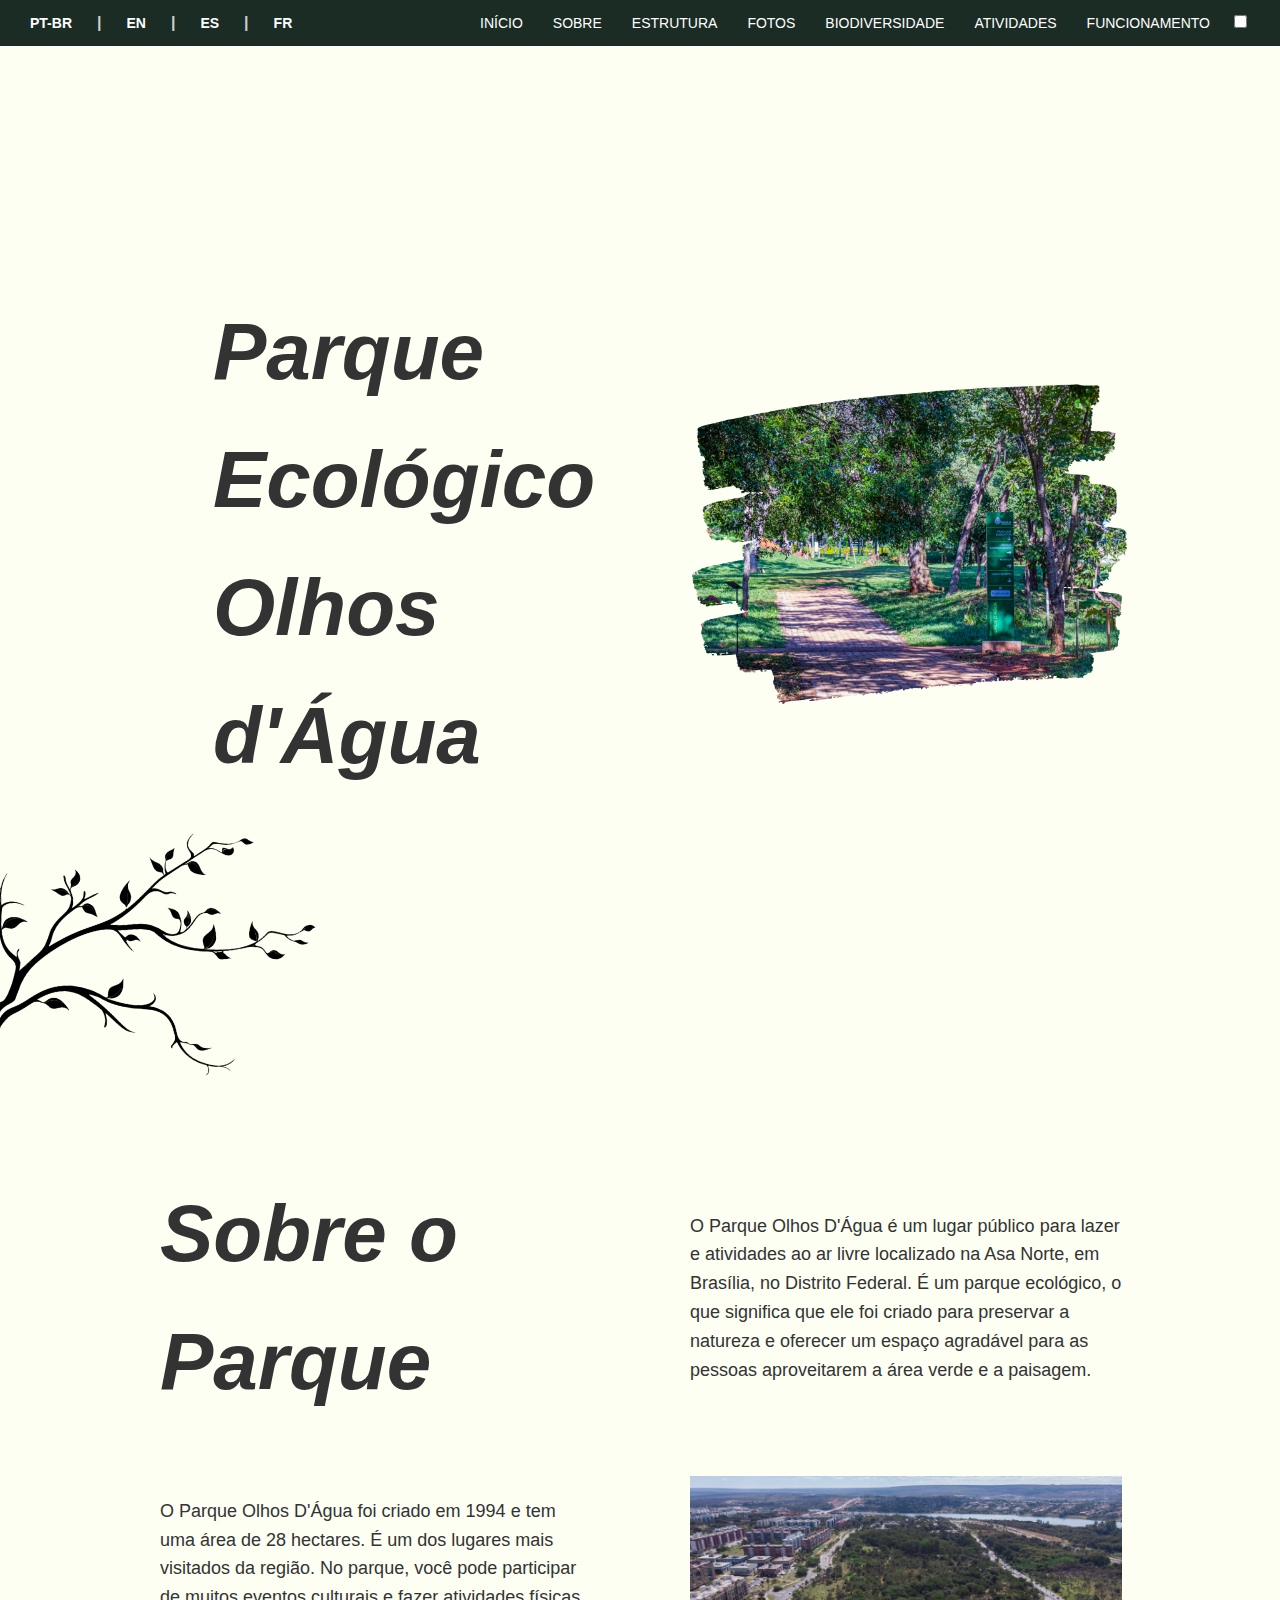
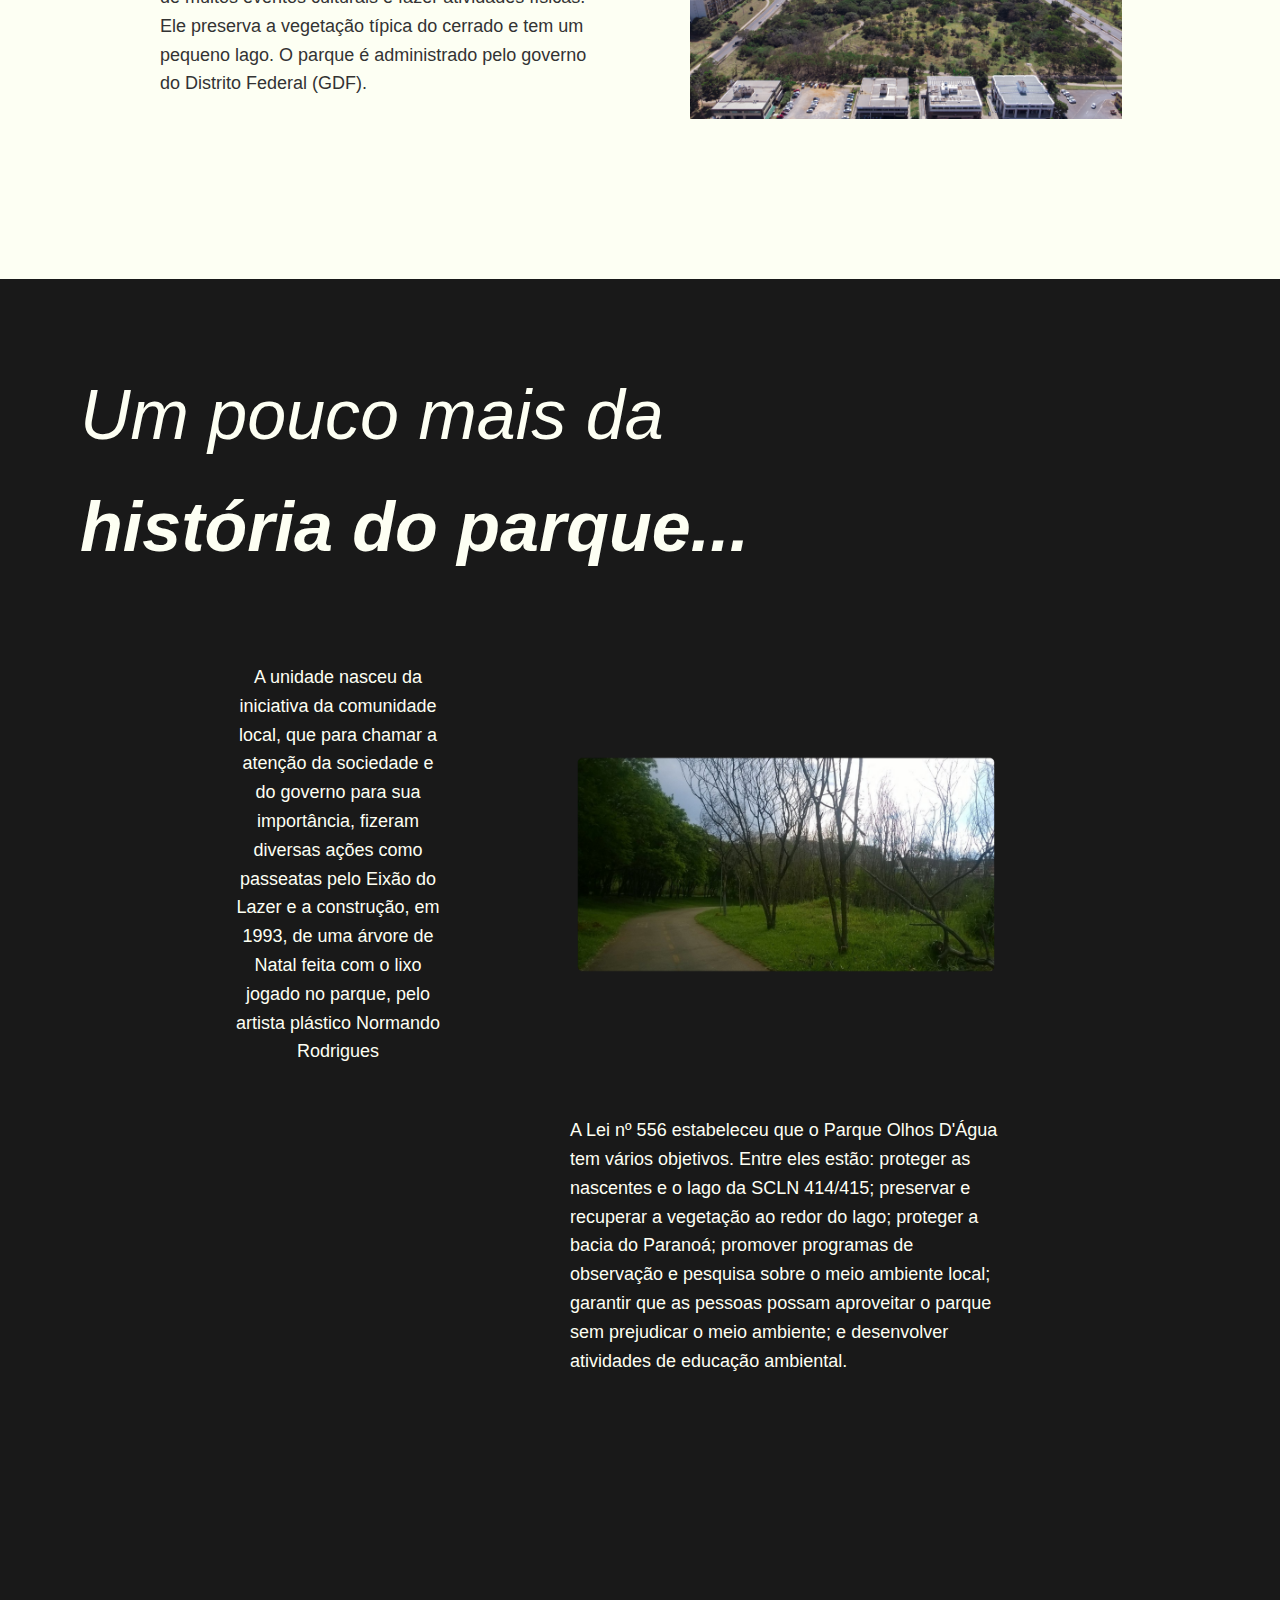
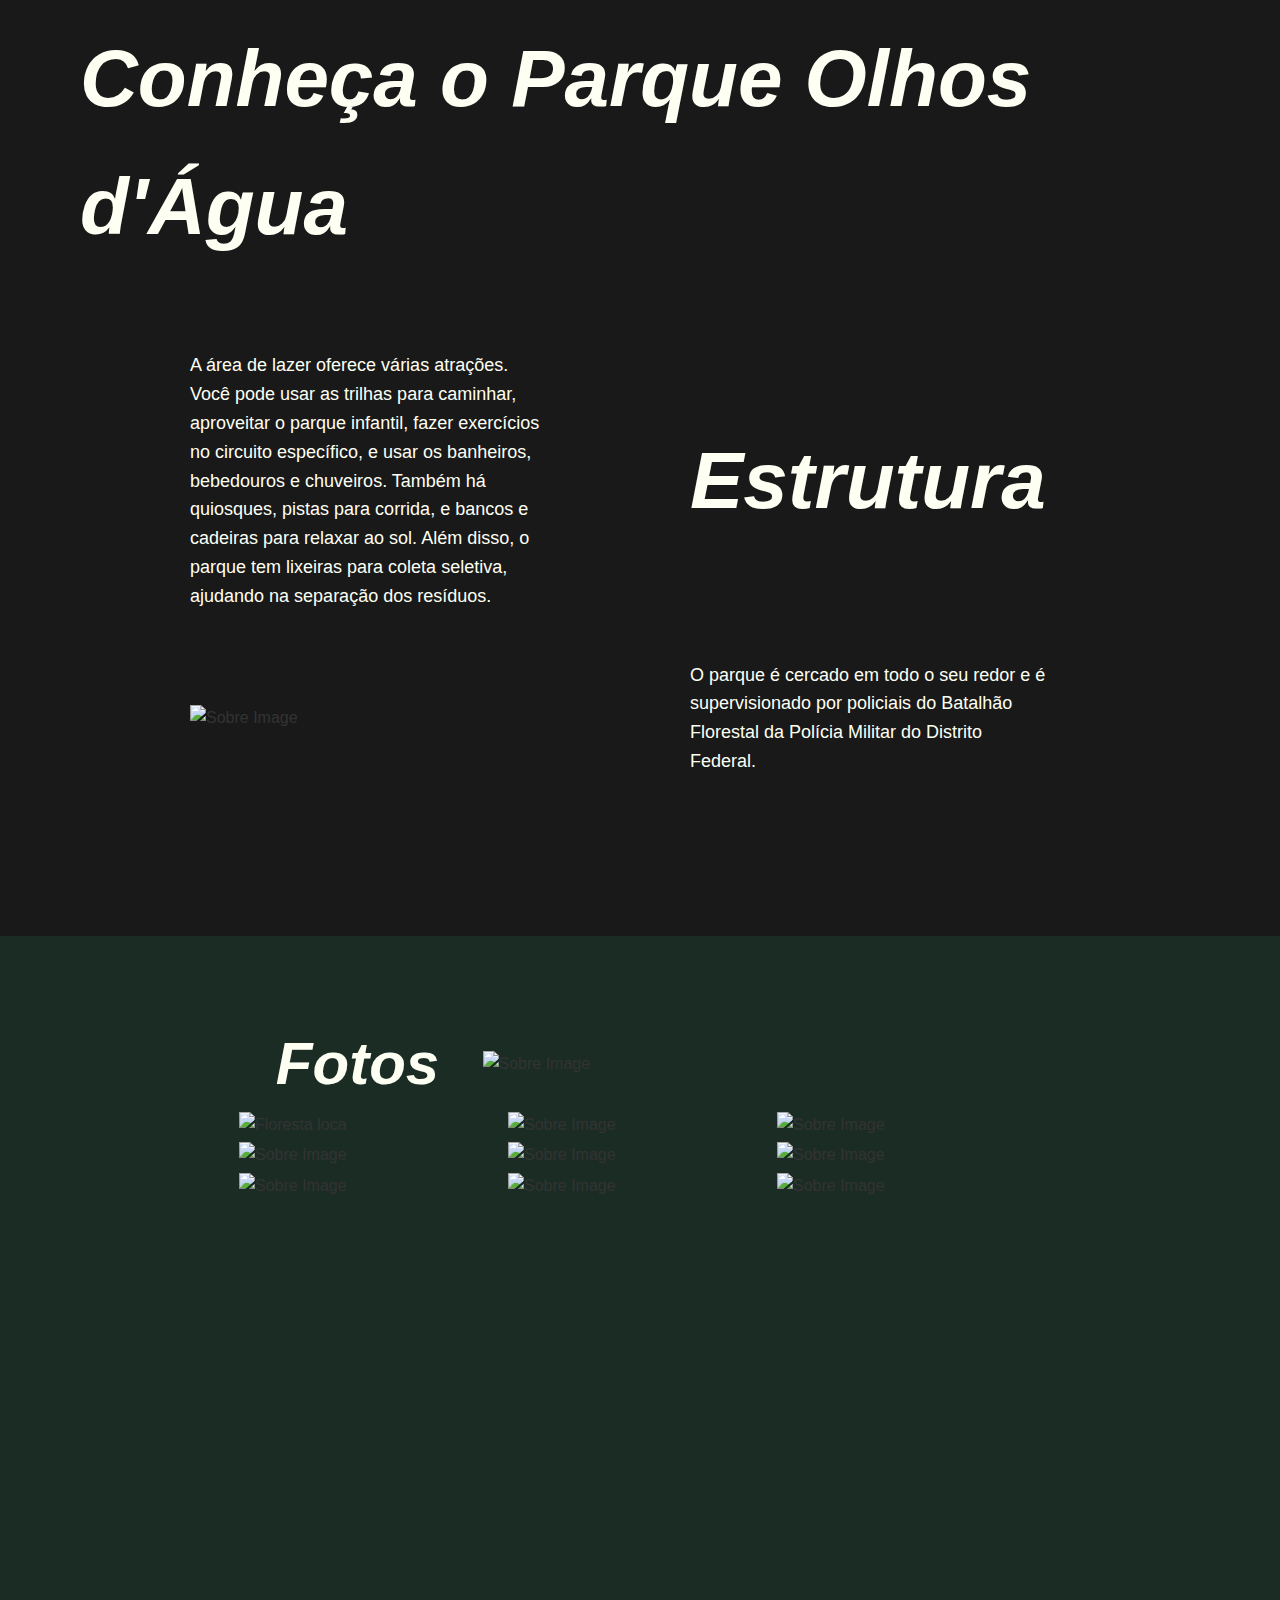
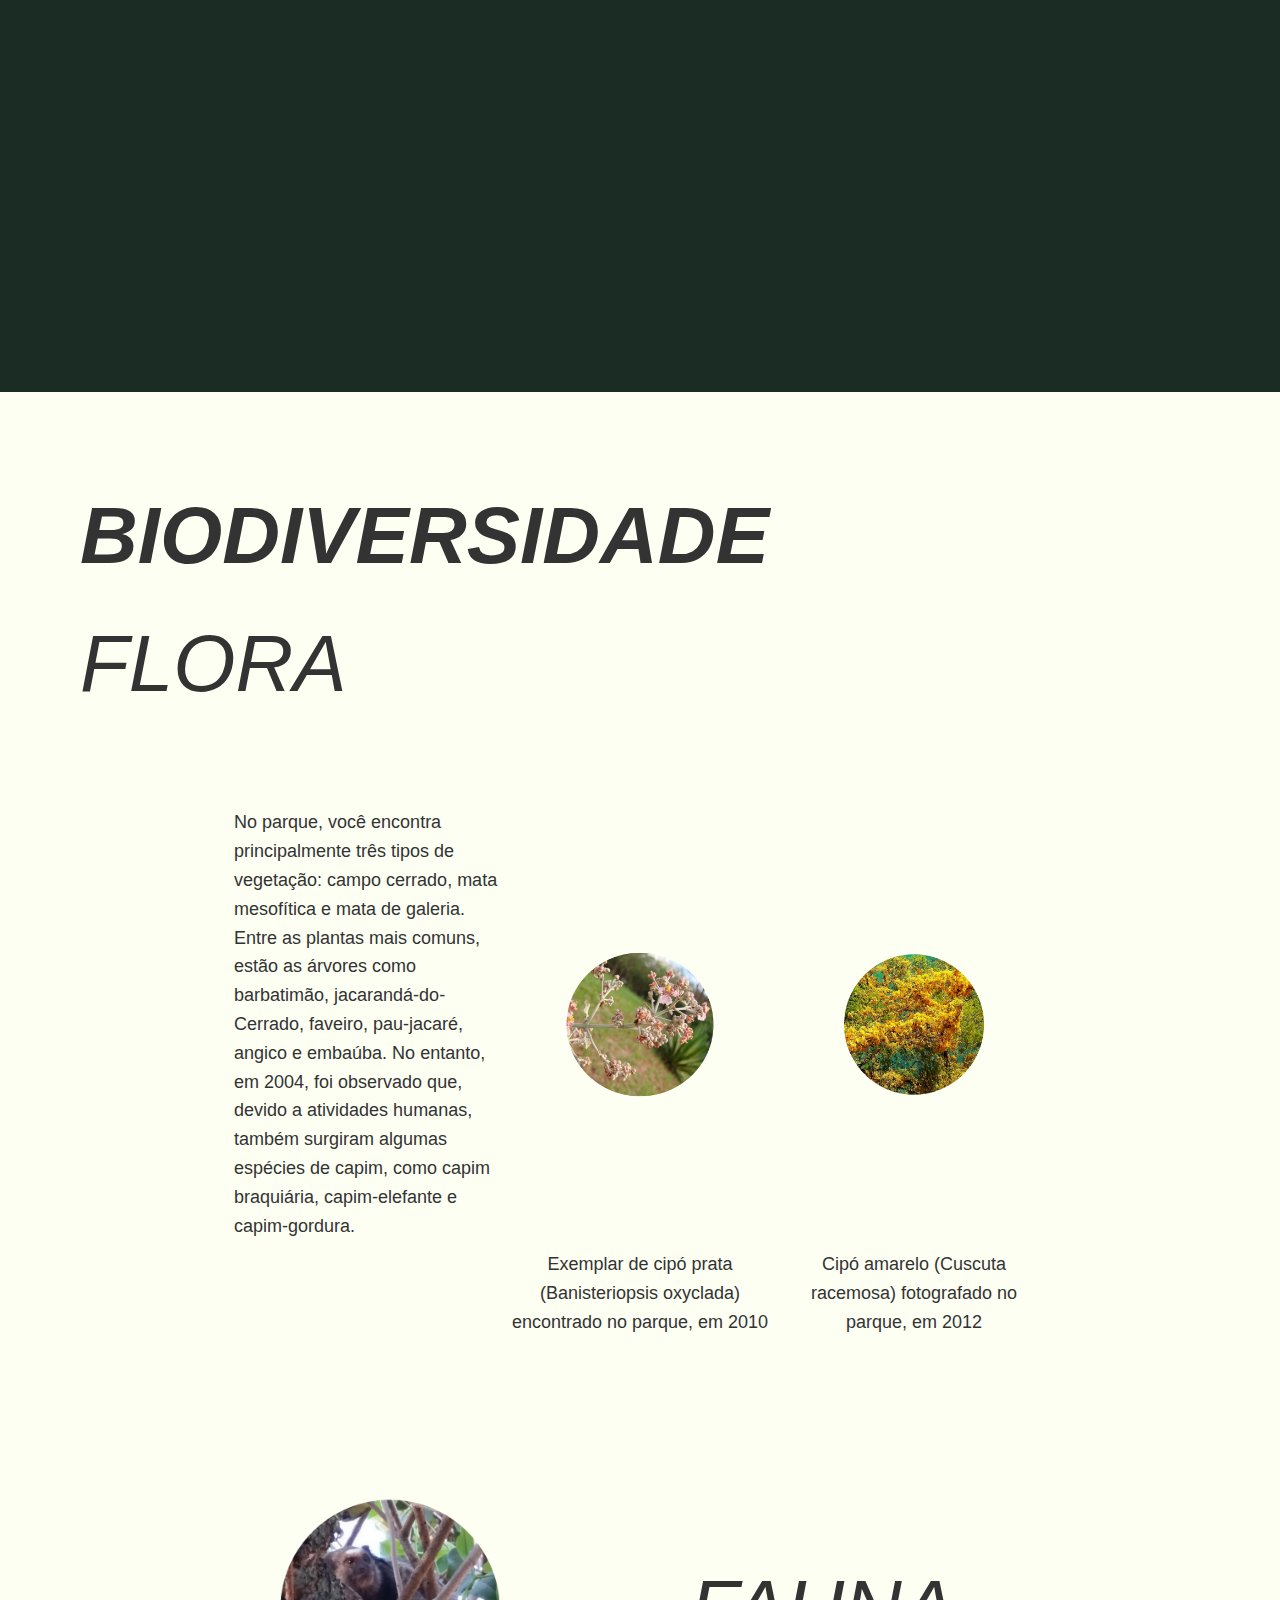
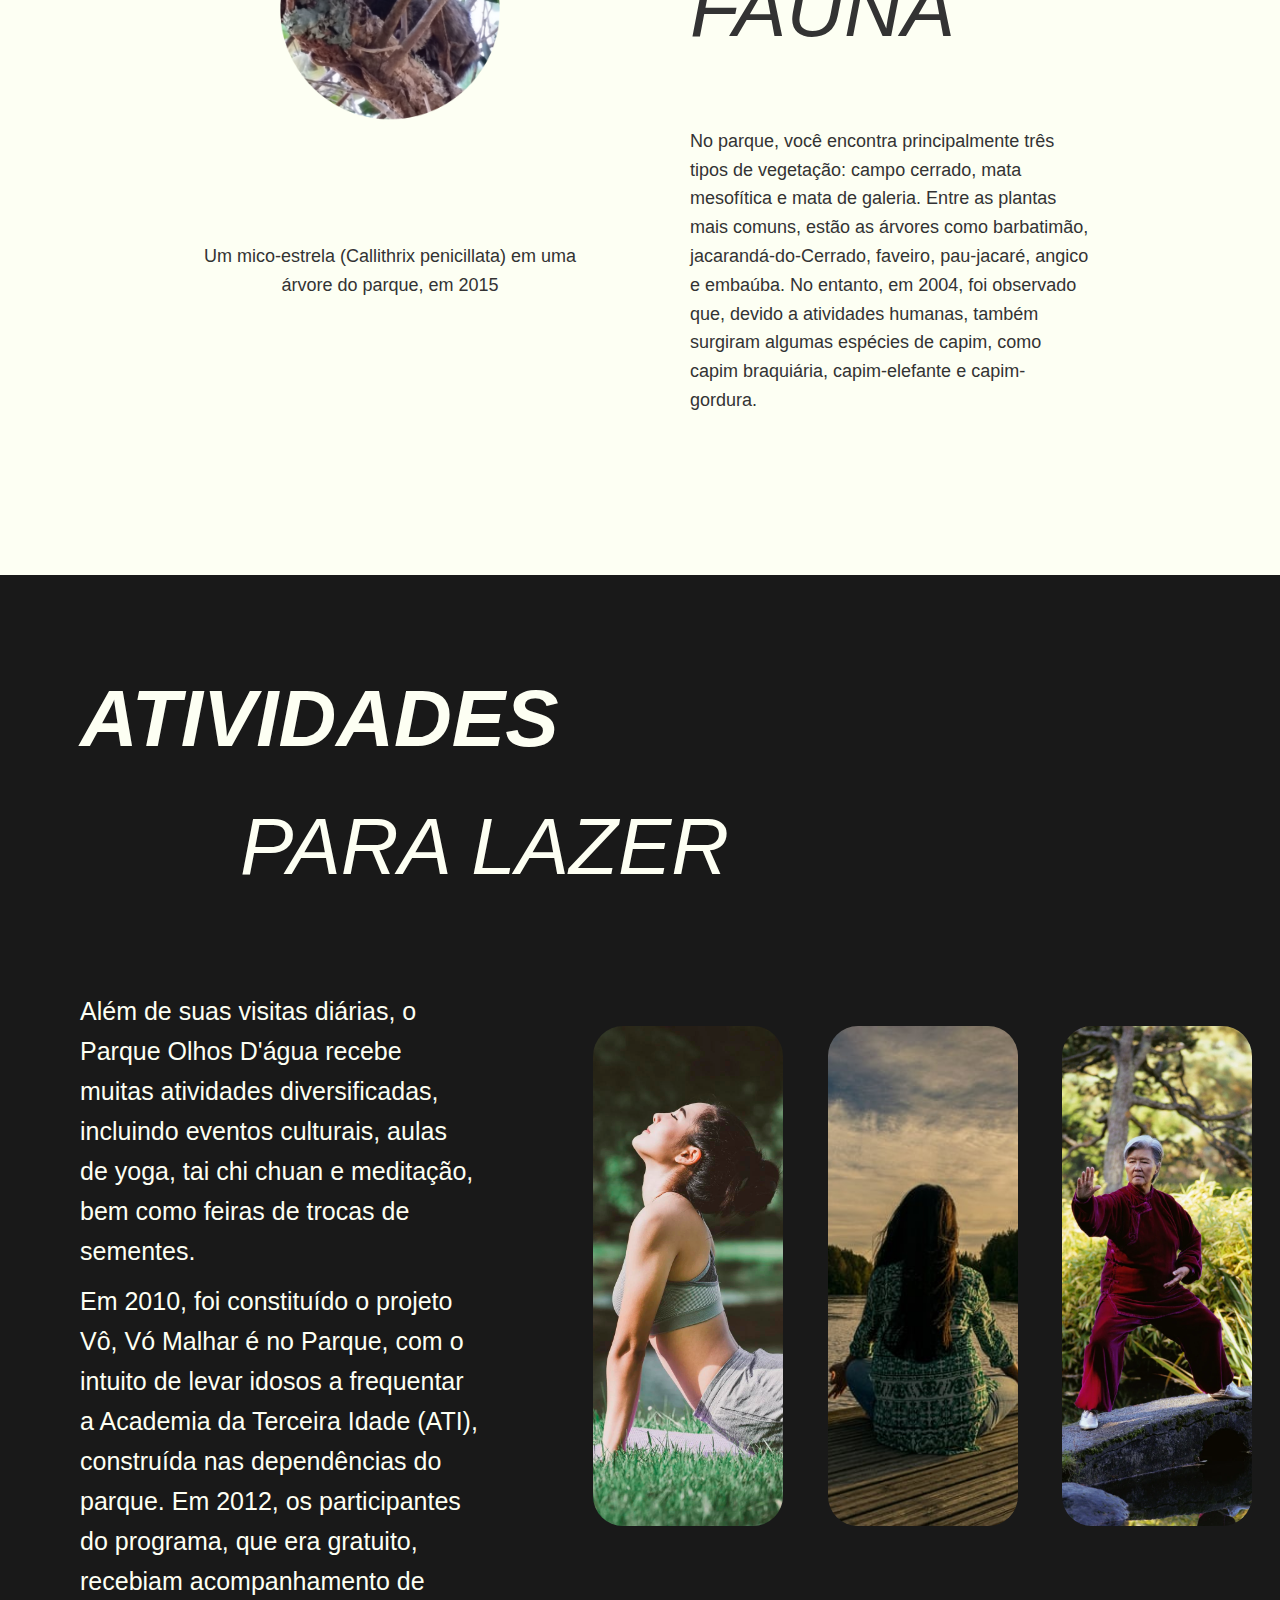
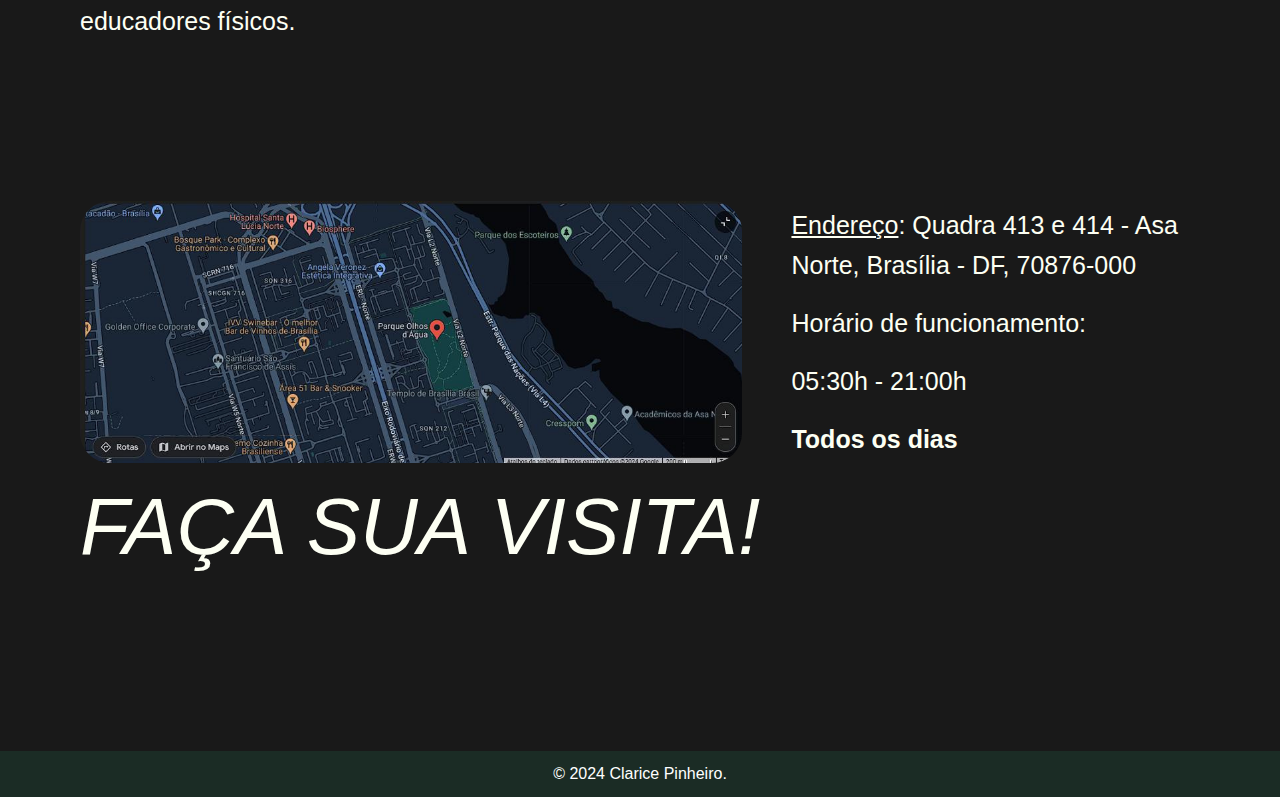
==== index.html @ 20539ecb "commit inicial" ====
<!DOCTYPE html>
<html lang="pt-br">

<head>
    <link rel="stylesheet" href="https://cdnjs.cloudflare.com/ajax/libs/font-awesome/6.5.2/css/all.min.css"
        integrity="sha512-SnH5WK+bZxgPHs44uWIX+LLJAJ9/2PkPKZ5QiAj6Ta86w+fsb2TkcmfRyVX3pBnMFcV7oQPJkl9QevSCWr3W6A=="
        crossorigin="anonymous" referrerpolicy="no-referrer" />
    <meta charset="UTF-8">
    <meta name="viewport" content="width=device-width, initial-scale=1.0">
    <meta name="description" content="A brief description of your page">
    <meta name="keywords" content="HTML, CSS, JavaScript, template">
    <meta name="author" content="Your Name">
    <title>Protótipo</title>
    <link rel="stylesheet" href="estilos.css"> <!-- Link to your CSS file -->
</head>

<body>
    <header>
        <lang-select>
            <ul>
                <li><a href="index.html">PT-BR</a></li>
                <li>
                    <p>|</p>
                </li>
                <li><a href="ingles.html">EN</a></li>
                <li>
                    <p>|</p>
                </li>
                <li><a href="espanhol.html">ES</a></li>
                <li>
                    <p>|</p>
                </li>
                <li><a href="frances.html">FR</a></li>
            </ul>
        </lang-select>

        <nav>
            <ul>
                <li><button onclick="guia('inicio');">INÍCIO</button></li>
                <li><button onclick="guia('sobre');">SOBRE</button></li>
                <li><button onclick="guia('estrutura');">ESTRUTURA</button></li>
                <li><button onclick="guia('fotos');">FOTOS</button></li>
                <li><button onclick="guia('bio');">BIODIVERSIDADE</button></li>
                <li><button onclick="guia('atividades');">ATIVIDADES</button></li>
                <li><button onclick="guia('funcionamento');">FUNCIONAMENTO</button></li>
                <li>
                    <i class="fa-solid fa-circle-half-stroke" alt="contraste"></i>
                    <label>
                        <input type="checkbox" id="color-toggle">
                    </label>
                </li>
            </ul>
        </nav>
    </header>

    <main>
        <div id="inicio">
            <div>
                <h1 id="titulo-inicio">Parque Ecológico Olhos d'Água</h1>
                <img id="tree" src="./imagens/tree2.png" alt="Tree" />
            </div>
            <img id="img-inicio" src="./imagens/Imagem-do-Parque-Olhos-dagua.png" alt="Park Image" />
        </div>

        <div id="sobre">
            <div class="container">
                <h1 id="titulo-2">Sobre o Parque</h1>
                <p id="texto-2">O Parque Olhos D'Água é um lugar público para lazer e atividades ao ar livre localizado
                    na
                    Asa Norte, em Brasília, no Distrito Federal. É um parque ecológico, o que significa que ele foi
                    criado
                    para preservar a natureza e oferecer um espaço agradável para as pessoas aproveitarem a área verde e
                    a paisagem.
                </p>
                <p id="texto-2">O Parque Olhos D'Água foi criado em 1994 e tem uma área de 28 hectares. É um dos lugares
                    mais
                    visitados da região. No parque, você pode participar de muitos eventos culturais e fazer atividades
                    físicas.
                    Ele preserva a vegetação típica do cerrado e tem um pequeno lago. O parque é administrado pelo
                    governo do Distrito Federal (GDF).
                </p>
                <img id="img-sobre" src="./imagens/Imagem-2.png" alt="Sobre Image" />
            </div>
        </div>

        <div id="mais">
            <h1 style="font-size: 70px; color: #FDFFF3; font-weight: 100; font-style: italic;" id="titulo-2">Um pouco
                mais da</h1>
            <H1 style="font-size: 70px; color: #FDFFF3; font-style: italic;" id="titulo-2">
                <p>história do parque...
            </H1>
            <div class="container">
                <p style="text-align: center;" id="texto-2">
                    <i id="teste" class="fa-solid fa-quote-left"></i>
                    A unidade nasceu da iniciativa da comunidade local, que para chamar
                    a atenção da sociedade e do governo para sua importância, fizeram
                    diversas ações como passeatas pelo Eixão do Lazer e a construção, em 1993,
                    de uma árvore de Natal feita com o lixo jogado no parque, pelo artista
                    plástico Normando Rodrigues
                    <i class="fa-solid fa-quote-right"></i>
                </p>
                <img src="./imagens/Imagem-3.png" alt="Mais Image" />
                <p></p>
                <p style="display: flex; align-items: start;" id="texto-2">
                    A Lei nº 556 estabeleceu que o Parque Olhos D'Água tem vários objetivos.
                    Entre eles estão: proteger as nascentes e o lago da SCLN 414/415;
                    preservar e recuperar a vegetação ao redor do lago; proteger a bacia
                    do Paranoá; promover programas de observação e pesquisa sobre o meio
                    ambiente local; garantir que as pessoas possam aproveitar o parque
                    sem prejudicar o meio ambiente; e desenvolver atividades de educação
                    ambiental.
                </p>
            </div>
        </div>

        <div id="estrutura">
            <h1>Conheça o Parque Olhos d'Água</h1>
            <div class="container">
                <p id="texto-2">A área de lazer oferece várias atrações. Você pode usar
                    as trilhas para caminhar, aproveitar o parque infantil, fazer
                    exercícios no circuito específico, e usar os banheiros, bebedouros e
                    chuveiros. Também há quiosques, pistas para corrida, e bancos e
                    cadeiras para relaxar ao sol. Além disso, o parque tem lixeiras para
                    coleta seletiva, ajudando na separação dos resíduos.
                </p>
                <h1 id="titulo-2">Estrutura</h1>
                <img id="img-sobre" src="./imagens/Imagem-4.png" alt="Sobre Image" />
                <p id="texto-2">O parque é cercado em todo o seu redor e é supervisionado
                    por policiais do Batalhão Florestal da Polícia Militar do Distrito
                    Federal.
                </p>
            </div>
        </div>

        <div id="fotos">
            <div class="container1">
                <h1>Fotos</h1>
                <img id="img-sobre" src="./imagens/Imagem-4.png" alt="Sobre Image" />

            </div>
            <div class="container2">
                <img src="./imagens/Imagem-4.png" alt="Floresta loca"/>
                <img src="./imagens/Imagem-4.png" alt="Sobre Image" />
                <img src="./imagens/Imagem-4.png" alt="Sobre Image" />
                <img src="./imagens/Imagem-4.png" alt="Sobre Image" />
                <img src="./imagens/Imagem-4.png" alt="Sobre Image" />
                <img src="./imagens/Imagem-4.png" alt="Sobre Image" />
                <img src="./imagens/Imagem-4.png" alt="Sobre Image" />
                <img src="./imagens/Imagem-4.png" alt="Sobre Image" />
                <img src="./imagens/Imagem-4.png" alt="Sobre Image" />
            </div>
        </div>

        <div id="video">
            <iframe width="1128" height="634" src="https://www.youtube.com/embed/xSJKiMQd7CQ"
                title="Parque Olhos d&#39;Água - Brasília - DF" frameborder="0"
                allow="accelerometer; autoplay; clipboard-write; encrypted-media; gyroscope; picture-in-picture; web-share"
                referrerpolicy="strict-origin-when-cross-origin" allowfullscreen>
            </iframe>
        </div>



        <div id="bio">
            <h1>BIODIVERSIDADE</h1>
            <h1 style="font-weight: 100;">FLORA</h1>
            <div class="container">
                <p id="texto-2">No parque, você encontra principalmente três tipos de vegetação: campo cerrado, 
                    mata mesofítica e mata de galeria. Entre as plantas mais comuns, estão as árvores como 
                    barbatimão, jacarandá-do-Cerrado, faveiro, pau-jacaré, angico e embaúba. No entanto, 
                    em 2004, foi observado que, devido a atividades humanas, também surgiram algumas espécies 
                    de capim, como capim braquiária, capim-elefante e capim-gordura.
                </p>
                <img id="img-sobre" src="./imagens/Imagem-5.png" alt="Sobre Image"/>
                <img id="img-sobre" src="./imagens/Imagem-6.png" alt="Sobre Image"/>
                <p></p>
                <p style="text-align: center;" class="teste">Exemplar de cipó prata (Banisteriopsis oxyclada) encontrado no parque, em 2010</p>
                <p style="text-align: center;" class="teste">Cipó amarelo (Cuscuta racemosa) fotografado no parque, em 2012</p>
            </div>
        </div>

        <div id="fauna">
            <div class="container">
                <img id="img-sobre" src="./imagens/Imagem-7.png" alt="Sobre Image"/>
                <h1 style="font-weight: 100;">FAUNA</h1>
                <p style="text-align: center;" class="teste">Um mico-estrela (Callithrix penicillata) em uma árvore do parque, em 2015  </p>
                <p id="texto-2">No parque, você encontra principalmente três tipos de vegetação: campo cerrado, 
                    mata mesofítica e mata de galeria. Entre as plantas mais comuns, estão as árvores como 
                    barbatimão, jacarandá-do-Cerrado, faveiro, pau-jacaré, angico e embaúba. No entanto, 
                    em 2004, foi observado que, devido a atividades humanas, também surgiram algumas espécies 
                    de capim, como capim braquiária, capim-elefante e capim-gordura.
                </p>

            </div>
        </div>

        <div id="atividades">
            <h1>ATIVIDADES</h1>
            <h1 style="font-weight: 100; padding-left: 10rem;">PARA LAZER</h1>
            <div class="container-lazer">
                <div class="container2">
                    <p id="texto-2">Além de suas visitas diárias, o Parque Olhos D'água recebe 
                        muitas atividades diversificadas, incluindo eventos culturais, aulas 
                        de yoga, tai chi chuan e meditação, bem como feiras de trocas de sementes.
                    </p>
                    <p id="texto-2">Em 2010, foi constituído o projeto Vô, Vó Malhar é no Parque, 
                        com o intuito de levar idosos a frequentar a Academia da Terceira Idade 
                        (ATI), construída nas dependências do parque. Em 2012, os participantes 
                        do programa, que era gratuito, recebiam acompanhamento de educadores físicos.
                    </p>
                </div>
                
                <div class="container">
                    <img id="img-sobre" src="./imagens/yoga.png" alt="Sobre Image"/>
                    <img id="img-sobre" src="./imagens/thumbnail-2.jpg" alt="Sobre Image"/>
                    <img id="img-sobre" src="./imagens/screen_2x.webp" alt="Sobre Image"/>
                </div>
            </div>
        </div>

        <div id="funcionamento">
            <div class="container-lazer">
                <div class="container2">
                    <img id="img-sobre" src="./imagens/mapa.png" alt="Sobre Image"/>
                </div>
                
                <div class="container">
                    <p style="font-weight: 100;" id="texto-2"><u>Endereço</u>: Quadra 413 e 414 - Asa Norte, Brasília - DF, 70876-000
                    </p>
                    <p style="font-weight: 100;" id="texto-2">Horário de funcionamento:
                    </p>
                    <p style="font-weight: 100;" id="texto-2">05:30h - 21:00h
                    </p>
                    <p id="texto-2">Todos os dias
                    </p>
                </div>
            </div>
            <h1 style="font-weight: 100; margin-bottom: 5rem; color: #FDFFF3;">FAÇA SUA VISITA!</h1>
        </div>
    </main>

    <footer>
        <p>&copy; 2024 Clarice Pinheiro.</p>
    </footer>

    <script>
        document.getElementById('color-toggle').addEventListener('change', function () {
            document.body.classList.toggle('dark-mode', this.checked);
        });

        function guia(value) {
            document.getElementById(value).scrollIntoView({ behavior: 'smooth' });
        }
    </script>
</body>

</html>
---- estilos.css ----
body,
h1,
p,
ul,
li,
nav,
main,
footer {
    margin: 0;
    padding: 0;
    box-sizing: border-box;
}

:root {
    --background-color: #FDFFF3;
    --dark-back-color: #FDFFF3;
    --text-color: #333;
    --text-color-header: #fff;
    --header-background: #1b2c25;
    --header-text-color: #fff;
    --main-background: #FDFFF3;
    --footer-background: #67729D;
    --footer-text-color: #fff;
    --div-background: #191919;
}

body {
    font-family: 'Roboto', sans-serif;
    line-height: 1.6;
    color: var(--text-color);
    background-color: var(--background-color);
}

header {
    display: flex;
    flex-wrap: wrap;
    justify-content: space-between;
    align-items: center;
    padding: 10px 20px;
    background-color: var(--header-background);
    color: var(--header-text-color);
    font-weight: bold;
    height: auto;
}

lang-select ul,
nav ul {
    display: flex;
    list-style-type: none;
    padding: 0;
    margin: 0;
}

lang-select ul {
    flex-wrap: wrap;
}

lang-select ul li,
nav ul li {
    margin-right: 10px;
}

lang-select ul li a,
nav ul li button {
    text-decoration: none;
    color: var(--header-text-color);
    background: none;
    border: none;
    cursor: pointer;
    padding: 5px 10px;
    font-size: 14px;
}

lang-select ul li a:hover,
nav ul li button:hover {
    border-bottom: solid;
    border-color: var(--header-text-color);
}

lang-select ul li p {
    color: #ccc;
    margin: 0 5px;
}

main {
    border-radius: 5px;
    max-width: 100%;
    margin: 0 auto;
}

#inicio {
    height: 100vh;
    display: flex;
    align-items: center;
    justify-content: center;
    /* Space between title and image */
    padding: 1rem;
    padding-right: 1rem;
    margin-right: 5rem;
    margin-left: 5rem;
    margin-bottom: 5rem;
    margin-top: 2rem;
    position: relative;

}

#titulo-inicio {
    font-style: italic;
    padding: 2rem;
    padding-left: 10rem;
    font-size: 80px;
}

#sobre {
    margin: 5rem;
}

#sobre .container {
    padding: 5rem;
    display: grid;
    grid-template-columns: 50% 50%;
    grid-row: auto auto;
    grid-column-gap: 50px;
    grid-row-gap: 50px;

    h1 {
        font-size: 80px;
        font-style: italic;
    }

    p {
        display: flex;
        align-items: center;
        font-size: large;
        max-width: 90%;
    }

    img {
        width: 100%;
        max-width: 90%;
    }
}

#mais {
    background-color: var(--div-background);
    padding: 5rem;
}

#mais .container {
    align-items: center;
    justify-content: center;
    padding: 5rem;
    display: grid;
    grid-template-columns: 30% 60%;
    grid-row: auto auto;
    grid-column-gap: 100px;
    grid-row-gap: 50px;
    margin-right: 5rem;
    margin-left: 5rem;

    p {
        max-width: 90%;
        display: flex;
        align-items: center;
        font-size: 30px;
        color: var(--dark-back-color);

        i#teste {
            top: -50px;
        }
    }

    img {
        display: flex;
        max-width: 90%;
        align-items: center;
        justify-content: flex-start;
    }
}

#estrutura {
    background-color: var(--div-background);
    padding: 5rem;

    h1 {
        color: var(--dark-back-color);
        font-size: 80px;
        font-style: italic;
    }
}

#estrutura .container {
    align-items: center;
    justify-content: center;
    padding: 5rem;
    display: grid;
    grid-template-columns: 50% 50%;
    grid-row: auto auto;
    grid-column-gap: 100px;
    grid-row-gap: 50px;
    margin-right: 5rem;
    margin-left: 5rem;

    h1 {
        color: var(--dark-back-color);
        font-size: 80px;
        font-style: italic;
    }

    p {
        max-width: 90%;
        display: flex;
        align-items: center;
        font-size: large;
        color: var(--dark-back-color);

        i#teste {
            top: -50px;
        }
    }

    img {
        display: flex;
        max-width: 90%;
        align-items: center;
        justify-content: flex-start;
    }
}

#fotos {
    background-color: #1b2c25;
    padding: 5rem;
}

#fotos .container1 {
    align-items: center;
    justify-content: center;
    padding: 5rem;
    display: grid;
    grid-template-columns: 30% 70%;
    grid-row: auto auto;
    grid-column-gap: 5px;
    grid-row-gap: 5px;
    margin-right: 5rem;
    margin-left: 5rem;
    padding-bottom: 0;
    padding-top: 0;

    h1 {
        color: var(--dark-back-color);
        font-size: 80px;
        font-style: italic;
        display: flex;
        justify-content: center;
    }

    img {
        display: flex;
        max-width: 100%;

    }
}

#fotos .container2 {
    align-items: center;
    justify-content: center;
    padding: 5rem;
    display: grid;
    grid-template-columns: 33% 33% 33%;
    grid-row: auto auto;
    grid-column-gap: 5px;
    grid-row-gap: 5px;
    margin-right: 5rem;
    margin-left: 5rem;
    padding-bottom: 0;
    padding-top: 0;

    img {
        max-width: 100%;
    }
}

#video {
    display: flex;
    justify-content: center;
    align-items: center;
    background-color: #1b2c25;
    padding-bottom: 5rem;
}

#bio {
    padding: 5rem;

    h1 {
        font-size: 80px;
        font-style: italic;
    }
}

#bio .container {
    align-items: center;
    justify-content: center;
    padding: 5rem;
    display: grid;
    grid-template-columns: 33% 33% 33%;
    grid-row: auto auto;
    grid-column-gap: 10px;
    grid-row-gap: 10px;
    margin-right: 5rem;
    margin-left: 5rem;

    h1 {
        font-size: 80px;
        font-style: italic;
    }

    p {
        max-width: 100%;
        display: flex;
        align-items: center;
        justify-content: center;
        font-size: large;


    }

    .teste {
        padding-left: 6rem;
    }

    img {
        display: flex;
        width: 600px;
        align-items: center;
        justify-content: flex-start;
    }
}

#fauna {
    padding: 5rem;
    padding-top: 0;

    h1 {
        font-size: 80px;
        font-style: italic;
    }
}

#fauna .container {
    align-items: center;
    justify-content: center;
    padding: 5rem;
    padding-top: 0;
    display: grid;
    grid-template-columns: 50% 50%;
    grid-row: auto auto;
    grid-column-gap: 10px;
    grid-row-gap: 10px;
    margin-right: 5rem;
    margin-left: 5rem;

    h1 {
        font-size: 80px;
        font-style: italic;
    }

    p {
        max-width: 100%;
        display: flex;
        align-items: center;
        justify-content: center;
        font-size: large;


    }

    .teste {
        padding-right: 8rem;
    }

    img {
        display: flex;
        width: 600px;
        align-items: center;
        justify-content: flex-start;
    }
}

#atividades {
    padding: 5rem;
    background-color: var(--div-background);

    h1 {
        color: var(--dark-back-color);
        font-size: 80px;
        font-style: italic;
    }

    .container-lazer {
        display: flex;
        flex-direction: row;
    }
}

#atividades .container {
    max-width: 50%;
    align-items: center;
    justify-content: center;
    display: grid;
    grid-template-columns: 33% 33% 33%;
    grid-row: auto auto;
    grid-column-gap: 50px;
    grid-row-gap: 10px;
    margin-left: 10rem;

    h1 {
        font-size: 80px;
        font-style: italic;
    }

    p {
        color: var(--dark-back-color);
        max-width: 100%;
        display: flex;
        align-items: center;
        justify-content: center;
        font-size: large;
    }

    img {
        display: flex;
        width: 190px;
        height: 500px;
        align-items: center;
        justify-content: flex-start;
        border-radius: 30px;
        object-fit: cover;
    }
}

#atividades .container2 {
    max-width: 40%;
    display: grid;
    grid-template-columns: 100%;
    grid-row: auto auto;
    grid-column-gap: 10px;
    grid-row-gap: 10px;
    margin-top: 5rem;

    h1 {
        font-size: 80px;
        font-style: italic;
    }

    p {
        color: var(--dark-back-color);
        max-width: 100%;
        display: flex;
        align-items: center;
        justify-content: center;
        font-size: 25px;


    }
}

#funcionamento {
    padding: 5rem;
    background-color: var(--div-background);

    h1 {
        color: var(--dark-back-colorr);
        font-size: 80px;
        font-style: italic;
    }

    .container-lazer {
        display: flex;
        flex-direction: row;
    }
}

#funcionamento .container {
    max-width: 50%;
    align-items: center;
    justify-content: center;
    display: grid;
    grid-template-columns: 100%;
    grid-row: auto auto;
    grid-column-gap: 50px;
    grid-row-gap: 10px;
    margin-left: 10rem;

    h1 {
        color: var(--dark-back-color);
        font-size: 80px;
        font-style: italic;
    }

    p {
        color: var(--dark-back-color);
        max-width: 100%;
        font-size: 25px;
        font-weight: bold;
    }

}

#funcionamento .container2 {
    max-width: 50%;
    display: grid;
    grid-template-columns: 100%;
    grid-row: auto auto;
    grid-column-gap: 10px;
    grid-row-gap: 10px;

    h1 {
        color: var(--dark-back-color);
        font-size: 80px;
        font-style: italic;
    }

    p {
        color: var(--dark-back-color);
        max-width: 100%;
        display: flex;
        align-items: center;
        justify-content: center;


    }

    img {
        display: flex;
        align-items: center;
        justify-content: flex-start;
        border-radius: 30px;
        object-fit: cover;
    }
}



#img-inicio {
    width: 800px;
    max-width: 90%;
    height: auto;
    object-fit: cover;

}

img#tree {
    width: 35%;
    margin-right: 5rem;
    position: absolute;
    left: -130px;
    bottom: -150px;
    z-index: -1;
    max-width: 100%;
    transform: rotate(5deg)
}


footer {
    text-align: center;
    padding: 10px 0;
    background-color: var(--header-background);
    color: var(--footer-text-color);
}

body.dark-mode {
    --background-color: #333;
    --text-color: #f4f4f4;
    --header-background: #f4f4f4;
    --header-text-color: #333;
    --main-background: #444;
    --footer-background: #f4f4f4;
    --footer-text-color: #333;
}

.color-toggle-label {
    display: inline-block;
    padding: 10px 20px;
    margin-top: 20px;
    background-color: #333;
    color: #fff;
    border: none;
    cursor: pointer;
    border-radius: 5px;
    text-align: center;
}

.color-toggle-label:hover {
    background-color: #555;
}

@media (max-width: 1200px) {
    #inicio {
        padding: 20px;
    }

    #titulo-inicio,
    #titulo-2 {
        font-size: 1.5rem;
    }


}

@media (max-width: 1900px) {
    #img-inicio {
        width: 600px;
    }

    #fotos .container2 img {
        max-width: 100%;
        width: 500px;
    }

    #mais .container p {
        font-size: 18px;
    }


    #bio .container {
        img {
            max-width: 100%;
        }

        .teste {
            padding: 0;
        }
    }

    #fauna .container {
        grid-column-gap: 100px;
        grid-row-gap: 5px;

        img {
            max-width: 100%;
        }

        .teste {
            padding: 0;
        }
    }

}

@media (max-width: 1820px) {

    #funcionamento .container2 {
        img {
            max-width: 120%;
        }
    }

    #fotos .container1 {
        h1{
            font-size: 60px;
        }
    }

}



@media (max-width: 900px) {

    lang-select ul,
    nav ul {
        flex-direction: column;
    }

    lang-select ul li,
    nav ul li {
        margin: 5px 0;
    }



    #titulo-inicio,
    #titulo-2 {
        font-size: 1.2rem;
    }

}

@media (max-width: 600px) {
    header {
        flex-direction: column;
        align-items: flex-start;
    }

    lang-select ul {
        margin-bottom: 10px;
    }


    #titulo-inicio,
    #titulo-2 {
        font-size: 1rem;
    }

    #texto-2 {
        font-size: 0.875rem;
    }

}
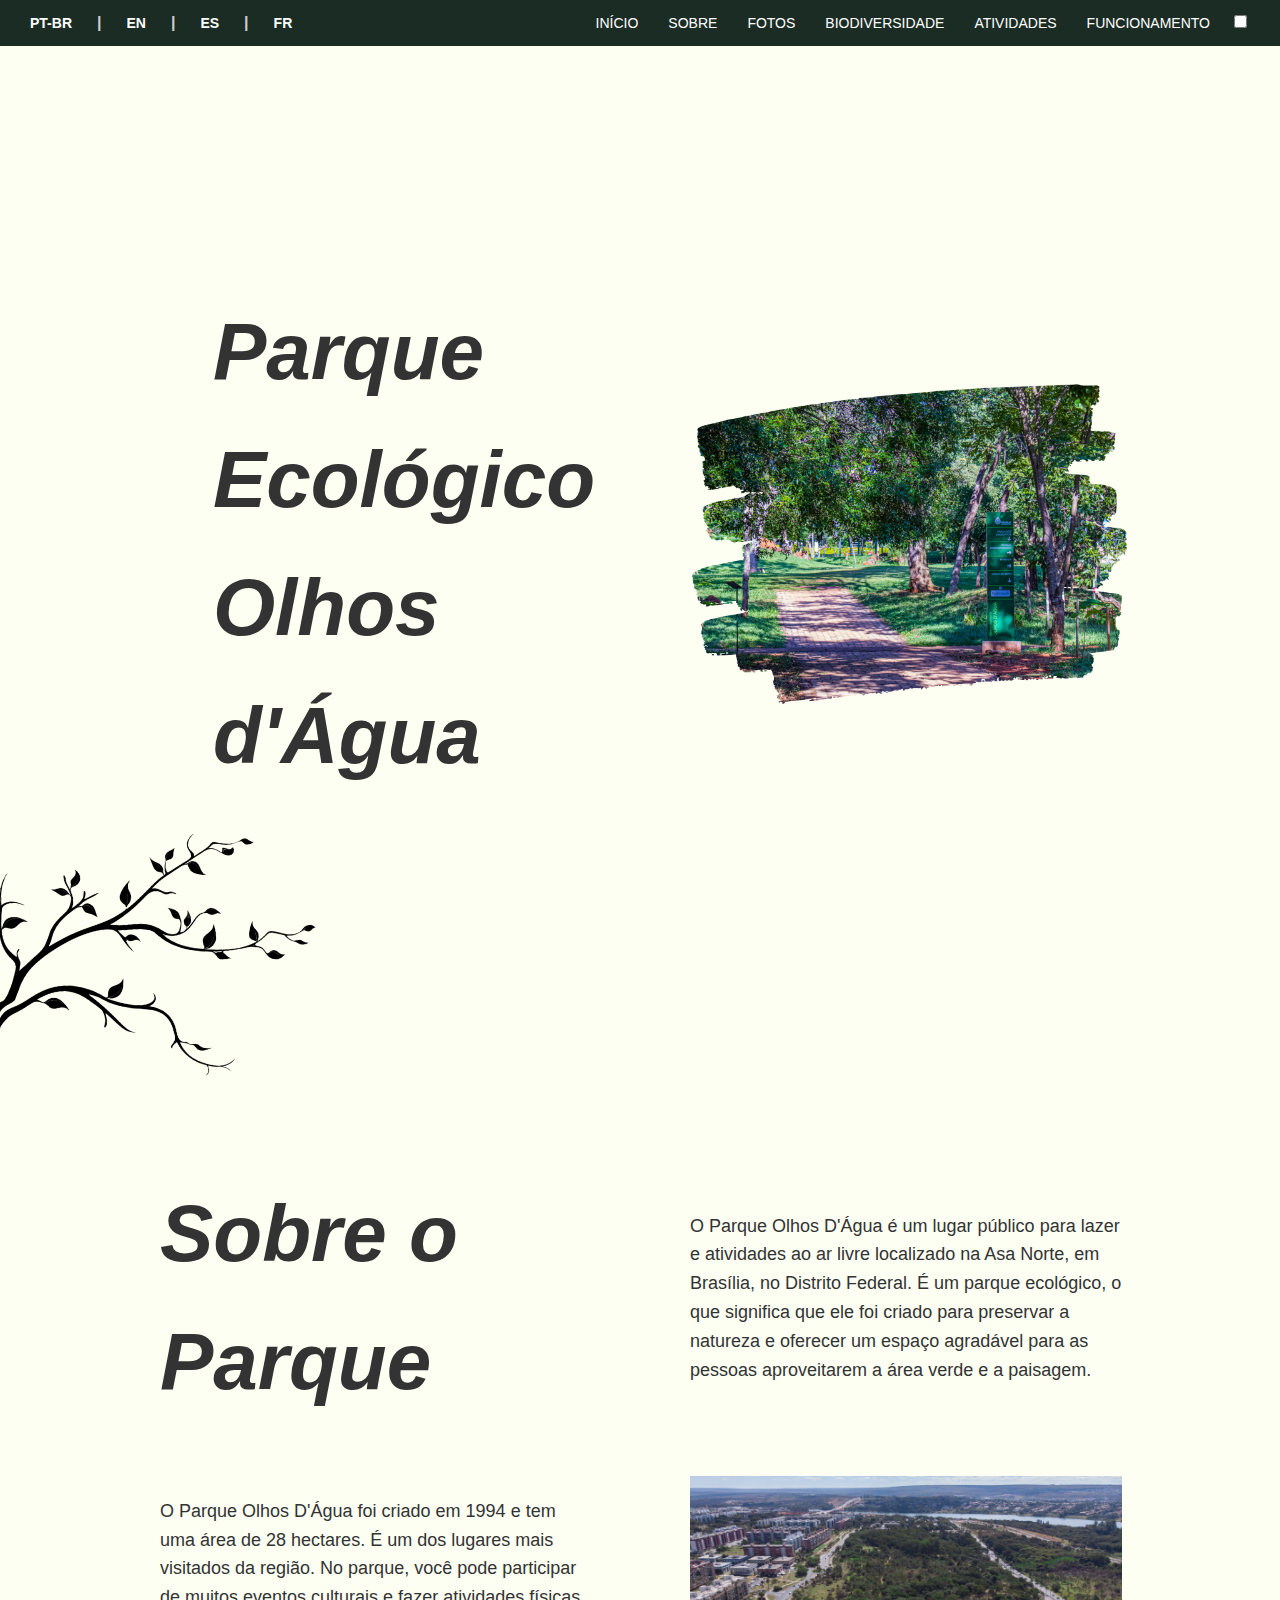
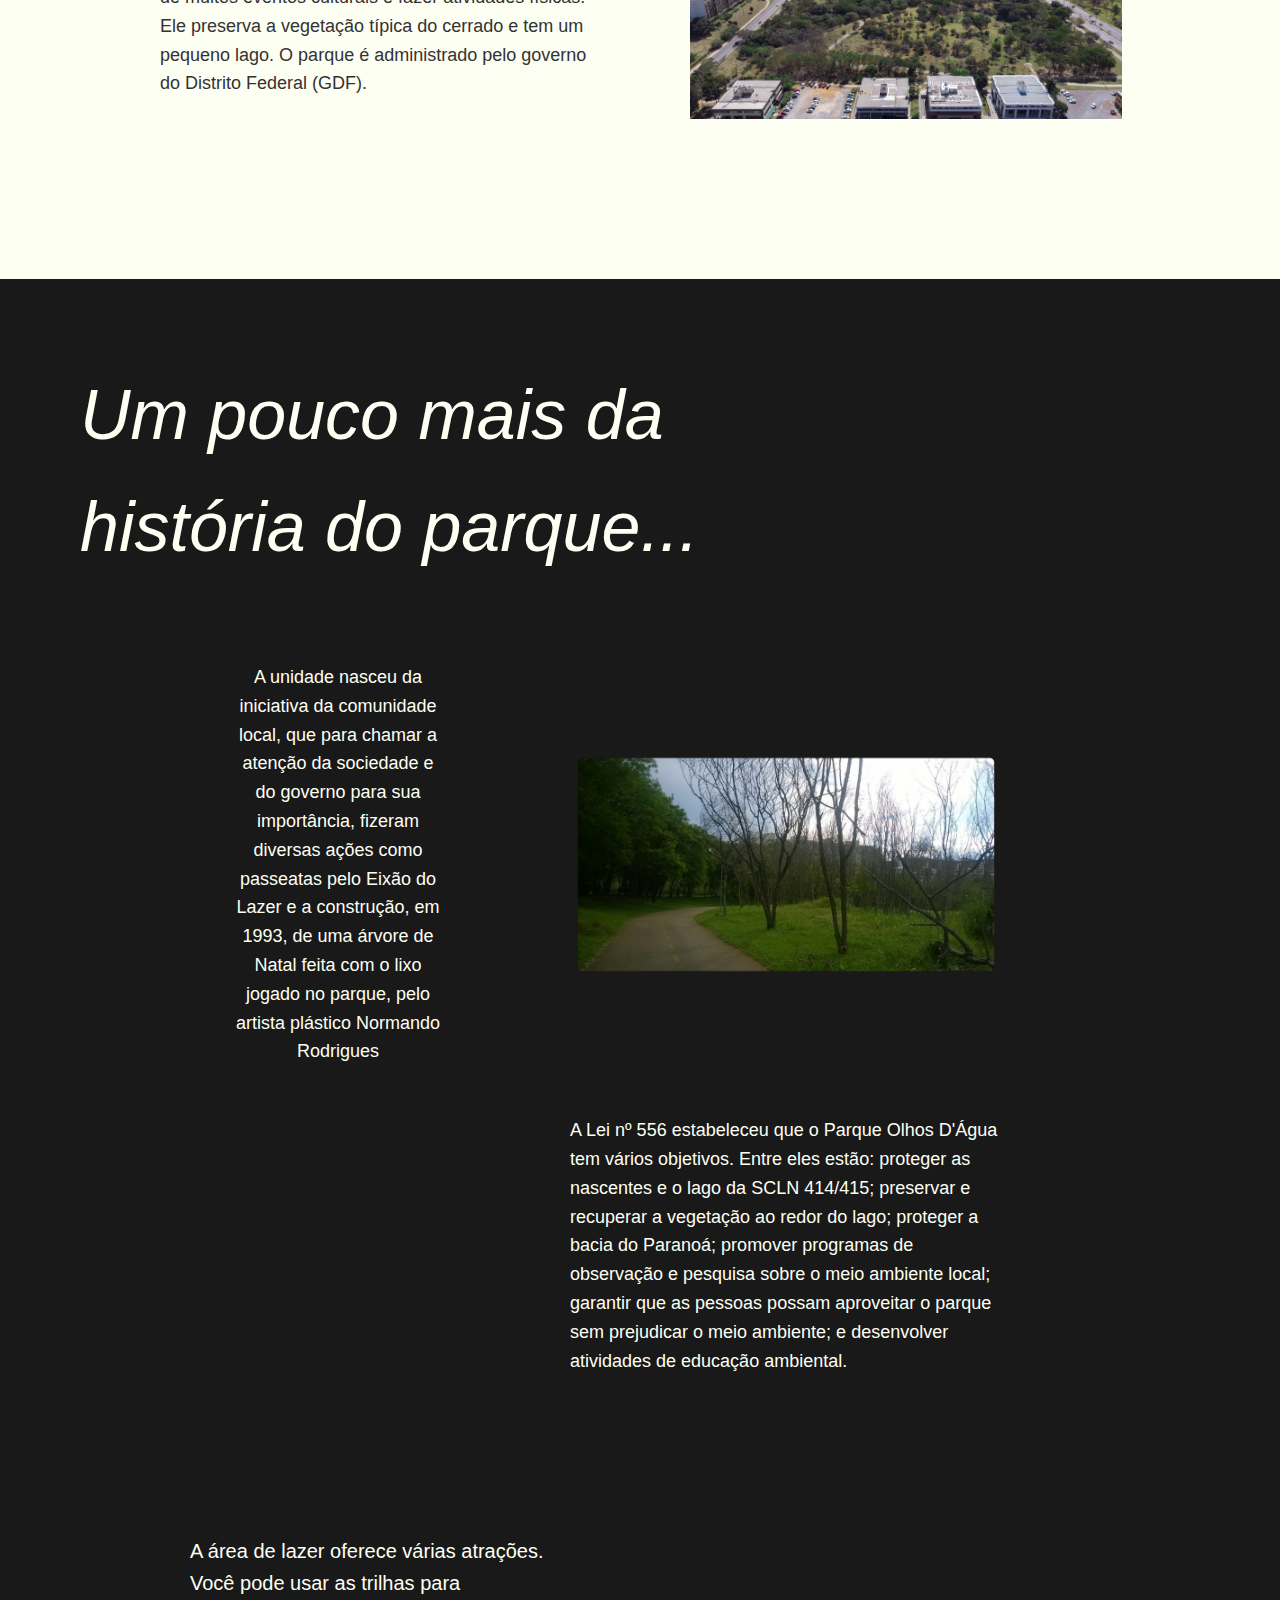
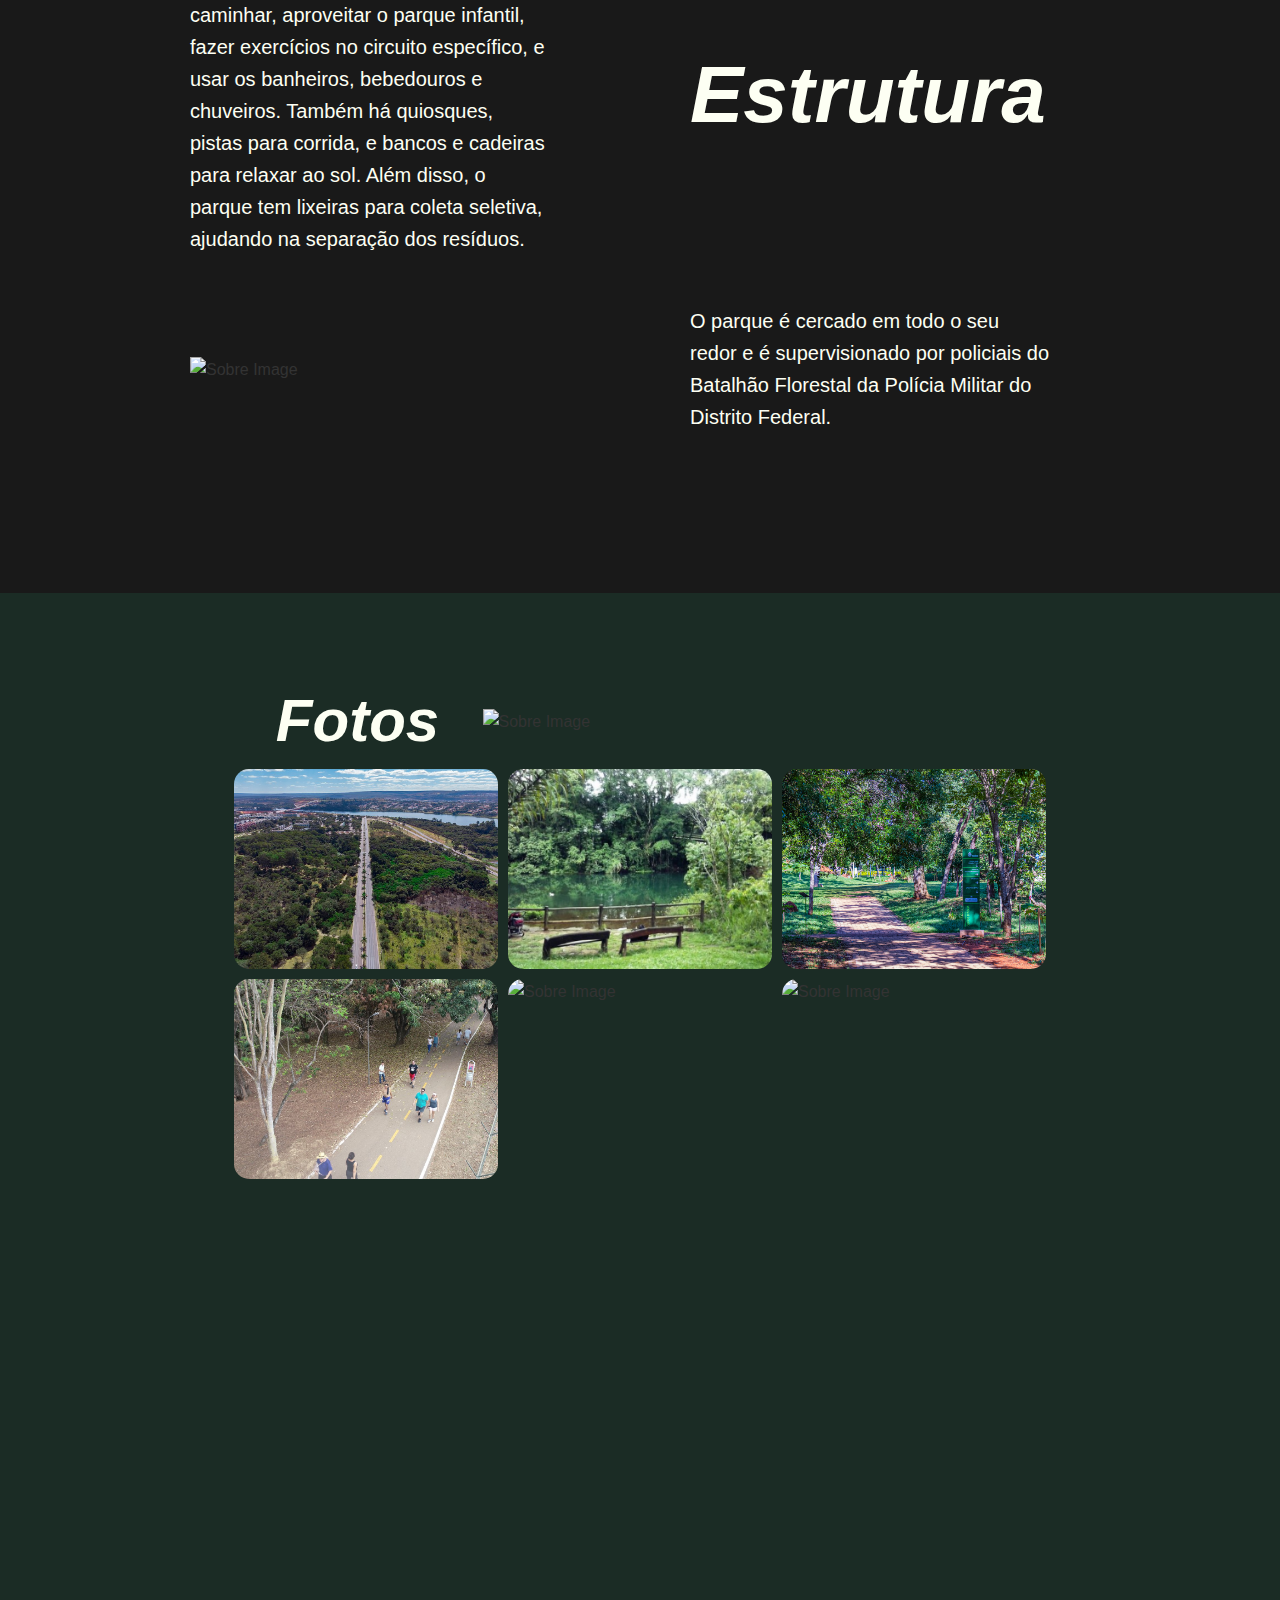
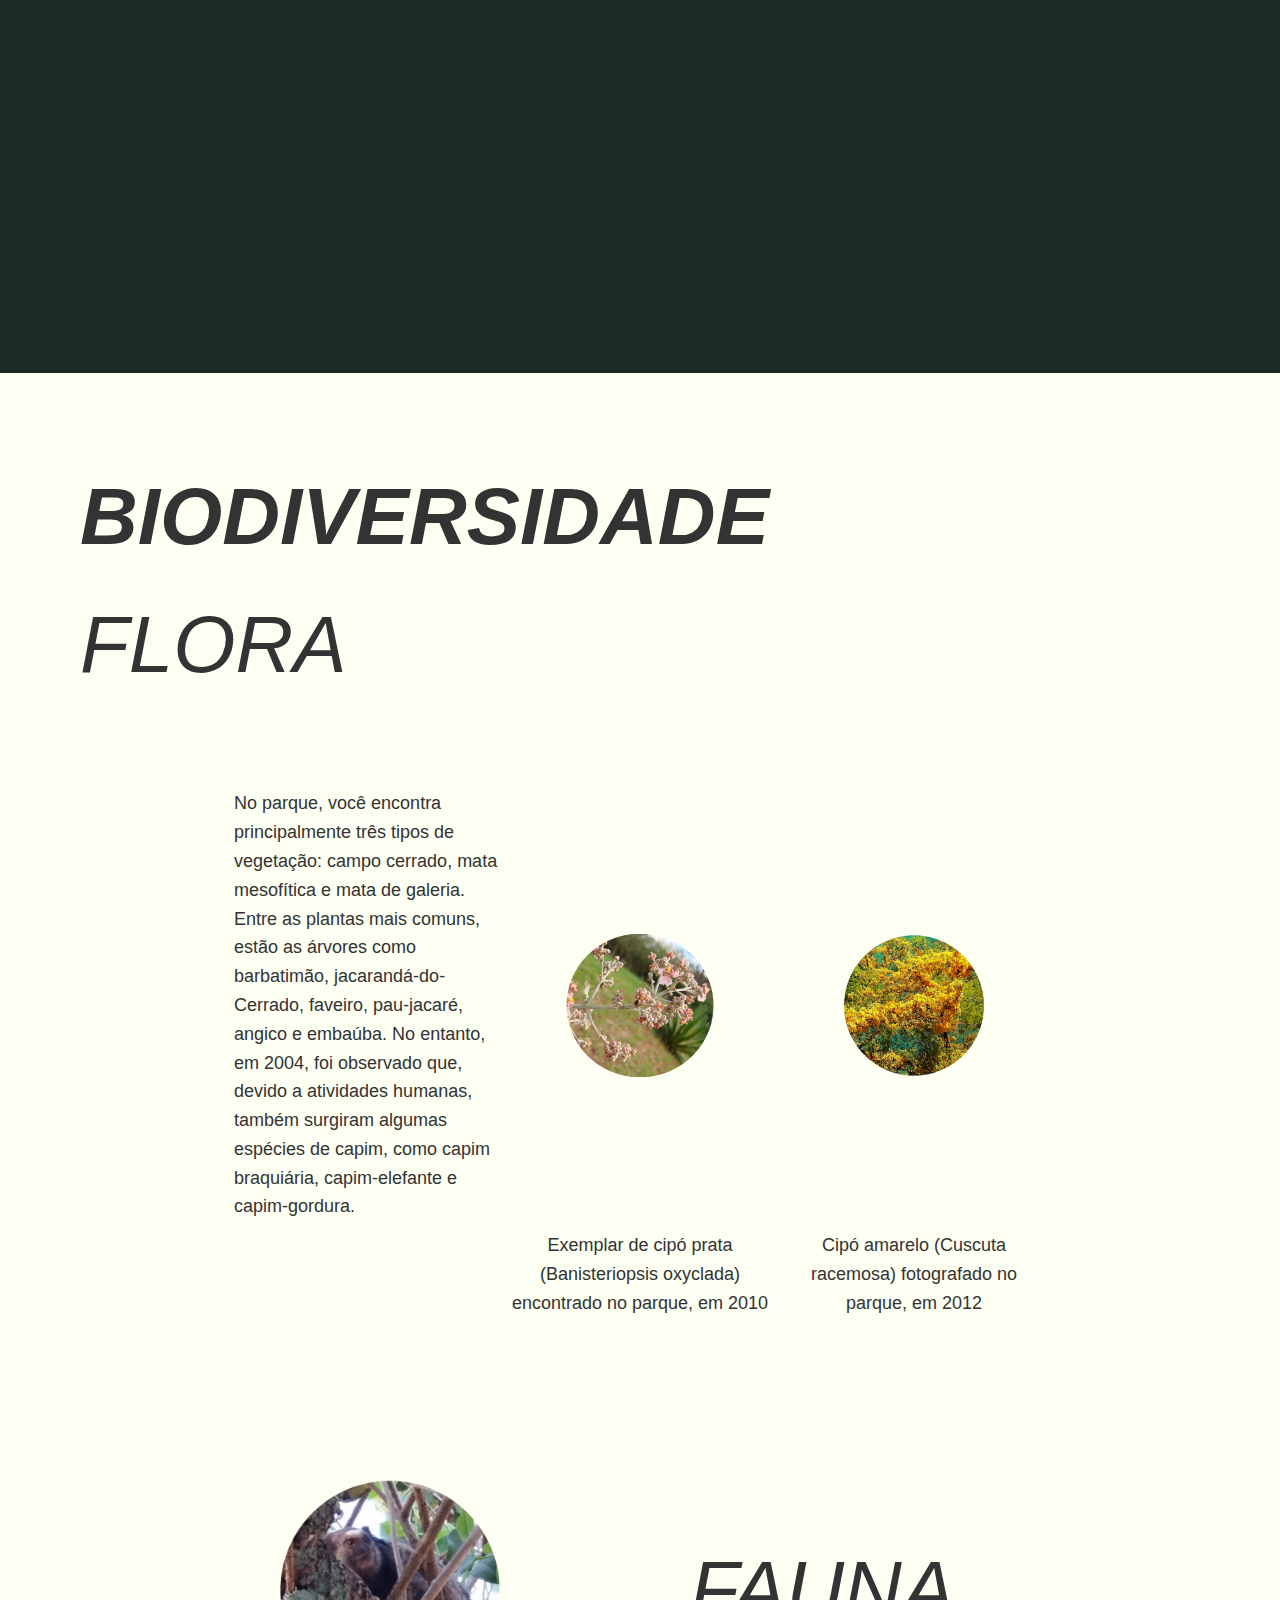
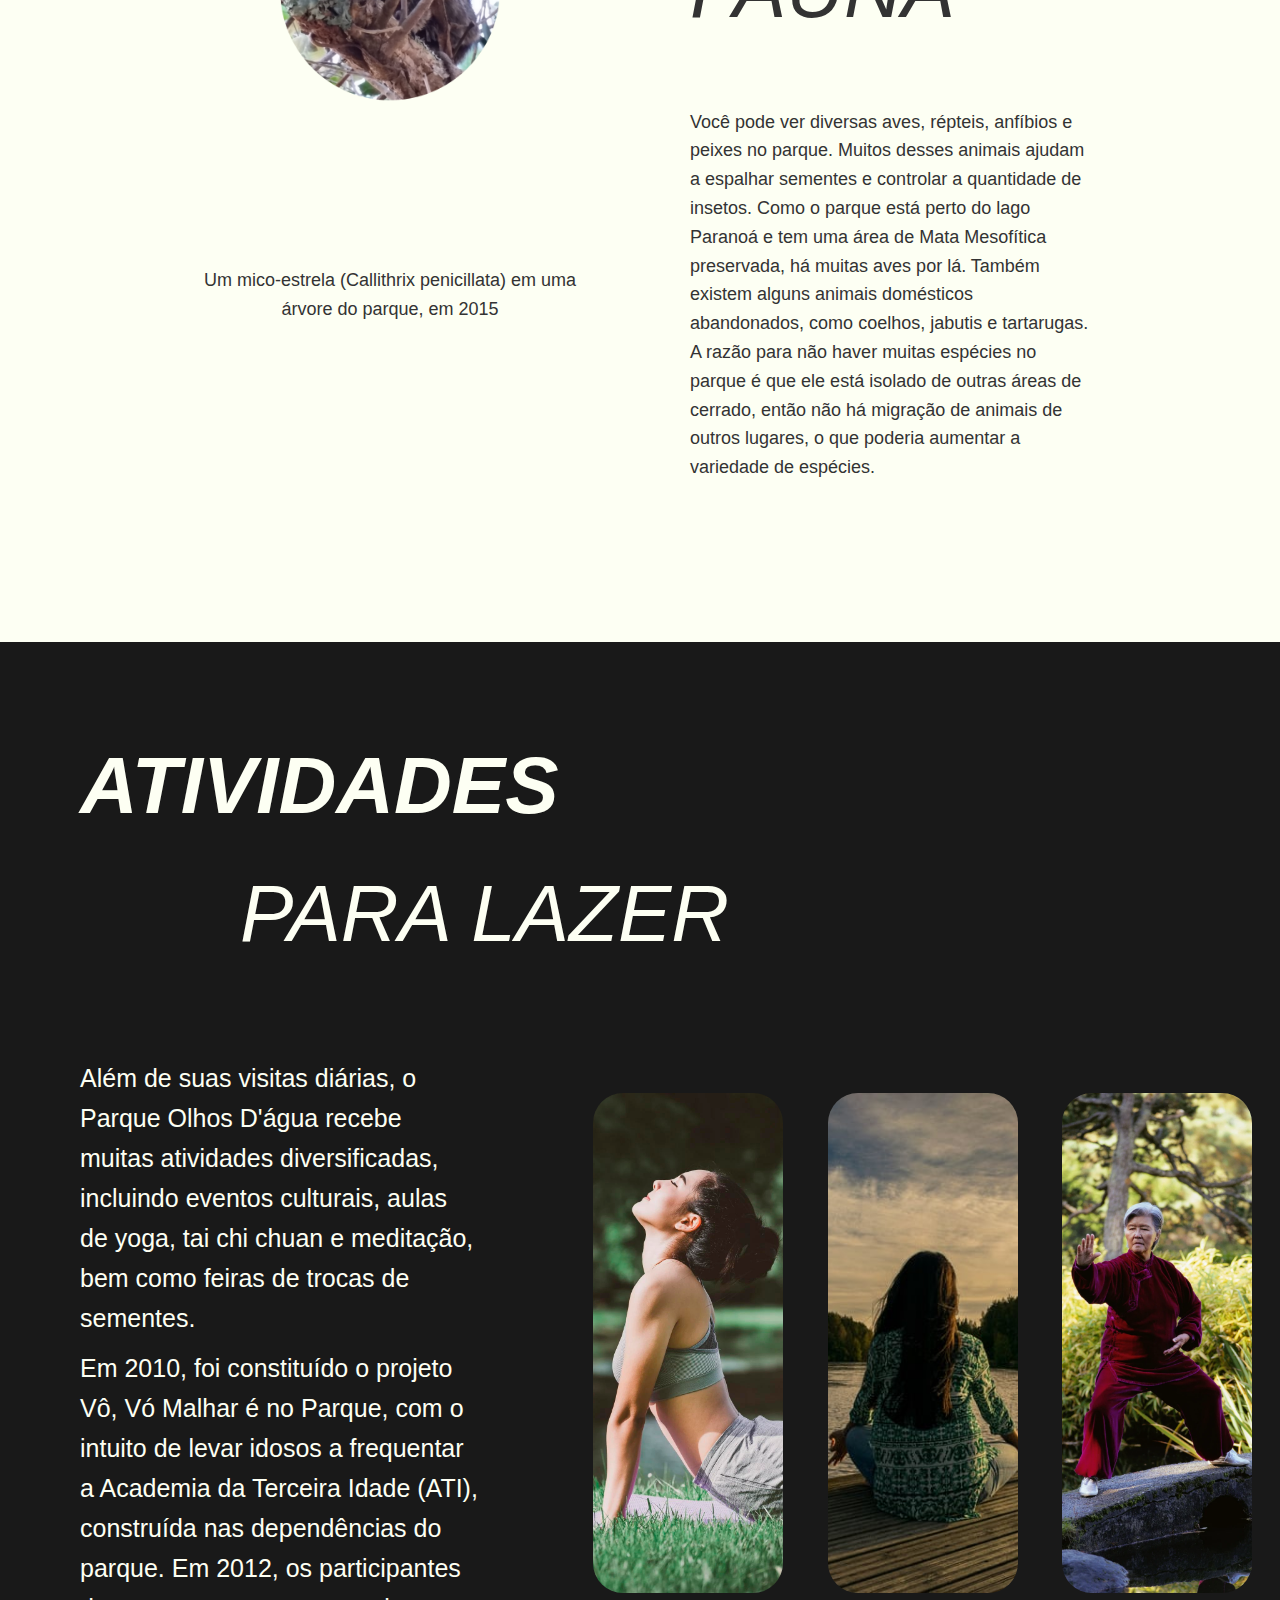
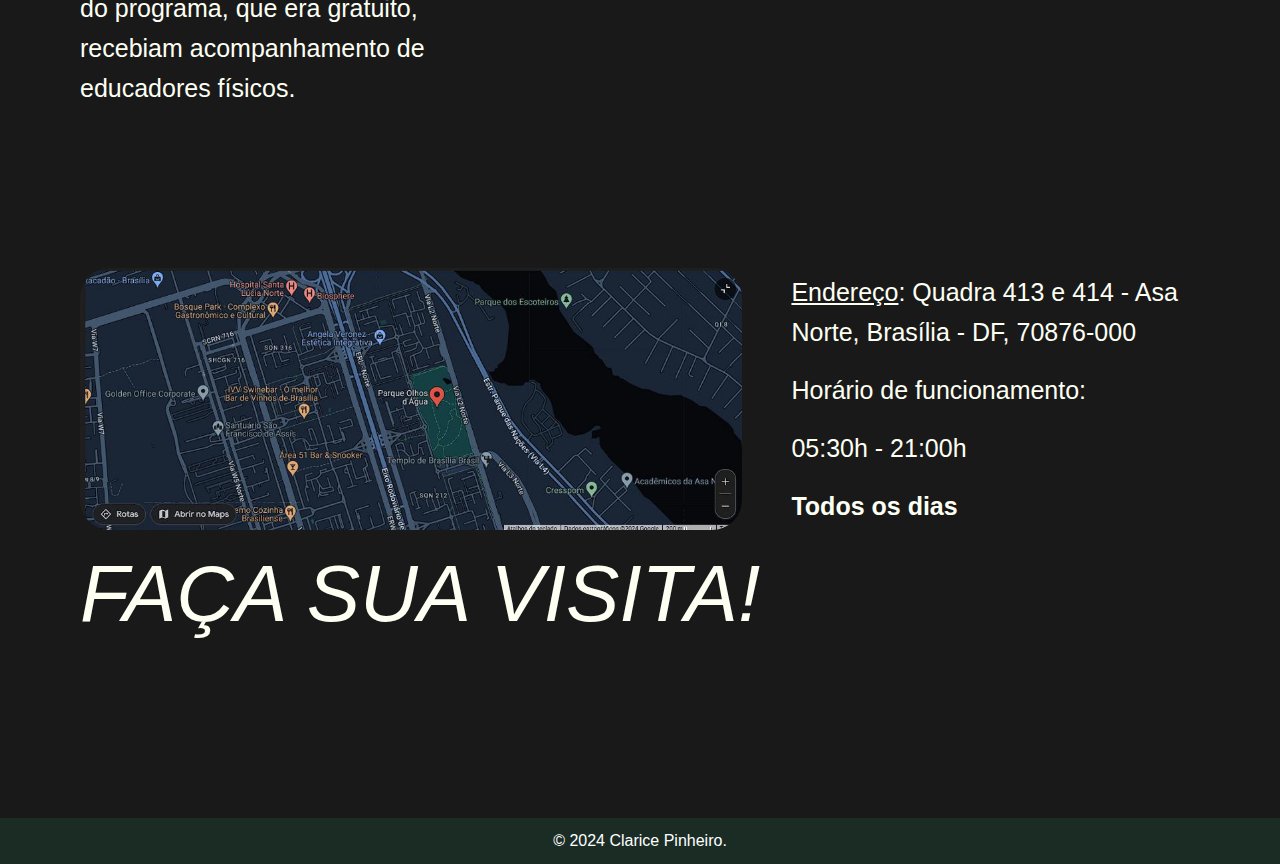
==== commit 13407150: "ajustes" ====
--- a/index.html
+++ b/index.html
@@ -16,6 +16,7 @@
 
 <body>
     <header>
+
         <lang-select>
             <ul>
                 <li><a href="index.html">PT-BR</a></li>
@@ -33,23 +34,22 @@
                 <li><a href="frances.html">FR</a></li>
             </ul>
         </lang-select>
-
         <nav>
             <ul>
                 <li><button onclick="guia('inicio');">INÍCIO</button></li>
                 <li><button onclick="guia('sobre');">SOBRE</button></li>
-                <li><button onclick="guia('estrutura');">ESTRUTURA</button></li>
                 <li><button onclick="guia('fotos');">FOTOS</button></li>
                 <li><button onclick="guia('bio');">BIODIVERSIDADE</button></li>
                 <li><button onclick="guia('atividades');">ATIVIDADES</button></li>
                 <li><button onclick="guia('funcionamento');">FUNCIONAMENTO</button></li>
                 <li>
                     <i class="fa-solid fa-circle-half-stroke" alt="contraste"></i>
-                    <label>
-                        <input type="checkbox" id="color-toggle">
-                    </label>
+
+                    <input type="checkbox" id="color-toggle">
+
                 </li>
             </ul>
+
         </nav>
     </header>
 
@@ -64,33 +64,33 @@
 
         <div id="sobre">
             <div class="container">
-                <h1 id="titulo-2">Sobre o Parque</h1>
-                <p id="texto-2">O Parque Olhos D'Água é um lugar público para lazer e atividades ao ar livre localizado
+                <h1>Sobre o Parque</h1>
+                <p>O Parque Olhos D'Água é um lugar público para lazer e atividades ao ar livre localizado
                     na
                     Asa Norte, em Brasília, no Distrito Federal. É um parque ecológico, o que significa que ele foi
                     criado
                     para preservar a natureza e oferecer um espaço agradável para as pessoas aproveitarem a área verde e
                     a paisagem.
                 </p>
-                <p id="texto-2">O Parque Olhos D'Água foi criado em 1994 e tem uma área de 28 hectares. É um dos lugares
+                <p>O Parque Olhos D'Água foi criado em 1994 e tem uma área de 28 hectares. É um dos lugares
                     mais
                     visitados da região. No parque, você pode participar de muitos eventos culturais e fazer atividades
                     físicas.
                     Ele preserva a vegetação típica do cerrado e tem um pequeno lago. O parque é administrado pelo
                     governo do Distrito Federal (GDF).
                 </p>
-                <img id="img-sobre" src="./imagens/Imagem-2.png" alt="Sobre Image" />
+                <img src="./imagens/Imagem-2.png" alt="Sobre Image" />
             </div>
         </div>
 
         <div id="mais">
-            <h1 style="font-size: 70px; color: #FDFFF3; font-weight: 100; font-style: italic;" id="titulo-2">Um pouco
+            <h1>Um pouco
                 mais da</h1>
-            <H1 style="font-size: 70px; color: #FDFFF3; font-style: italic;" id="titulo-2">
-                <p>história do parque...
-            </H1>
-            <div class="container">
-                <p style="text-align: center;" id="texto-2">
+            <h1>
+                história do parque...
+            </h1>
+            <div class="container">
+                <p style="text-align: center;">
                     <i id="teste" class="fa-solid fa-quote-left"></i>
                     A unidade nasceu da iniciativa da comunidade local, que para chamar
                     a atenção da sociedade e do governo para sua importância, fizeram
@@ -101,7 +101,7 @@
                 </p>
                 <img src="./imagens/Imagem-3.png" alt="Mais Image" />
                 <p></p>
-                <p style="display: flex; align-items: start;" id="texto-2">
+                <p style="display: flex; align-items: start;">
                     A Lei nº 556 estabeleceu que o Parque Olhos D'Água tem vários objetivos.
                     Entre eles estão: proteger as nascentes e o lago da SCLN 414/415;
                     preservar e recuperar a vegetação ao redor do lago; proteger a bacia
@@ -114,18 +114,17 @@
         </div>
 
         <div id="estrutura">
-            <h1>Conheça o Parque Olhos d'Água</h1>
-            <div class="container">
-                <p id="texto-2">A área de lazer oferece várias atrações. Você pode usar
+            <div class="container">
+                <p>A área de lazer oferece várias atrações. Você pode usar
                     as trilhas para caminhar, aproveitar o parque infantil, fazer
                     exercícios no circuito específico, e usar os banheiros, bebedouros e
                     chuveiros. Também há quiosques, pistas para corrida, e bancos e
                     cadeiras para relaxar ao sol. Além disso, o parque tem lixeiras para
                     coleta seletiva, ajudando na separação dos resíduos.
                 </p>
-                <h1 id="titulo-2">Estrutura</h1>
-                <img id="img-sobre" src="./imagens/Imagem-4.png" alt="Sobre Image" />
-                <p id="texto-2">O parque é cercado em todo o seu redor e é supervisionado
+                <h1>Estrutura</h1>
+                <img src="./imagens/Imagem-4.png" alt="Sobre Image" />
+                <p>O parque é cercado em todo o seu redor e é supervisionado
                     por policiais do Batalhão Florestal da Polícia Militar do Distrito
                     Federal.
                 </p>
@@ -135,19 +134,16 @@
         <div id="fotos">
             <div class="container1">
                 <h1>Fotos</h1>
-                <img id="img-sobre" src="./imagens/Imagem-4.png" alt="Sobre Image" />
+                <img src="./imagens/Imagem-4.png" alt="Sobre Image" />
 
             </div>
             <div class="container2">
-                <img src="./imagens/Imagem-4.png" alt="Floresta loca"/>
-                <img src="./imagens/Imagem-4.png" alt="Sobre Image" />
-                <img src="./imagens/Imagem-4.png" alt="Sobre Image" />
-                <img src="./imagens/Imagem-4.png" alt="Sobre Image" />
-                <img src="./imagens/Imagem-4.png" alt="Sobre Image" />
-                <img src="./imagens/Imagem-4.png" alt="Sobre Image" />
-                <img src="./imagens/Imagem-4.png" alt="Sobre Image" />
-                <img src="./imagens/Imagem-4.png" alt="Sobre Image" />
-                <img src="./imagens/Imagem-4.png" alt="Sobre Image" />
+                <img src="./imagens/FOTO1.jpg" alt="Floresta loca" />
+                <img src="./imagens/FOTO2.jpg" alt="Sobre Image" />
+                <img src="./imagens/FOTO3.jpg" alt="Sobre Image" />
+                <img src="./imagens/FOTO4.jpg" alt="Sobre Image" />
+                <img src="./imagens/FOTO5.jpg" alt="Sobre Image" />
+                <img src="./imagens/FOTO5.jpg" alt="Sobre Image" />
             </div>
         </div>
 
@@ -165,30 +161,34 @@
             <h1>BIODIVERSIDADE</h1>
             <h1 style="font-weight: 100;">FLORA</h1>
             <div class="container">
-                <p id="texto-2">No parque, você encontra principalmente três tipos de vegetação: campo cerrado, 
-                    mata mesofítica e mata de galeria. Entre as plantas mais comuns, estão as árvores como 
-                    barbatimão, jacarandá-do-Cerrado, faveiro, pau-jacaré, angico e embaúba. No entanto, 
-                    em 2004, foi observado que, devido a atividades humanas, também surgiram algumas espécies 
+                <p>No parque, você encontra principalmente três tipos de vegetação: campo cerrado,
+                    mata mesofítica e mata de galeria. Entre as plantas mais comuns, estão as árvores como
+                    barbatimão, jacarandá-do-Cerrado, faveiro, pau-jacaré, angico e embaúba. No entanto,
+                    em 2004, foi observado que, devido a atividades humanas, também surgiram algumas espécies
                     de capim, como capim braquiária, capim-elefante e capim-gordura.
                 </p>
-                <img id="img-sobre" src="./imagens/Imagem-5.png" alt="Sobre Image"/>
-                <img id="img-sobre" src="./imagens/Imagem-6.png" alt="Sobre Image"/>
+                <img src="./imagens/Imagem-5.png" alt="Sobre Image" />
+                <img src="./imagens/Imagem-6.png" alt="Sobre Image" />
                 <p></p>
-                <p style="text-align: center;" class="teste">Exemplar de cipó prata (Banisteriopsis oxyclada) encontrado no parque, em 2010</p>
-                <p style="text-align: center;" class="teste">Cipó amarelo (Cuscuta racemosa) fotografado no parque, em 2012</p>
+                <p style="text-align: center;" class="teste">Exemplar de cipó prata (Banisteriopsis oxyclada) encontrado
+                    no parque, em 2010</p>
+                <p style="text-align: center;" class="teste">Cipó amarelo (Cuscuta racemosa) fotografado no parque, em
+                    2012</p>
             </div>
         </div>
 
         <div id="fauna">
             <div class="container">
-                <img id="img-sobre" src="./imagens/Imagem-7.png" alt="Sobre Image"/>
+                <img src="./imagens/Imagem-7.png" alt="Sobre Image" />
                 <h1 style="font-weight: 100;">FAUNA</h1>
-                <p style="text-align: center;" class="teste">Um mico-estrela (Callithrix penicillata) em uma árvore do parque, em 2015  </p>
-                <p id="texto-2">No parque, você encontra principalmente três tipos de vegetação: campo cerrado, 
-                    mata mesofítica e mata de galeria. Entre as plantas mais comuns, estão as árvores como 
-                    barbatimão, jacarandá-do-Cerrado, faveiro, pau-jacaré, angico e embaúba. No entanto, 
-                    em 2004, foi observado que, devido a atividades humanas, também surgiram algumas espécies 
-                    de capim, como capim braquiária, capim-elefante e capim-gordura.
+                <p style="text-align: center;" class="teste">Um mico-estrela (Callithrix penicillata) em uma árvore do
+                    parque, em 2015 </p>
+                <p>Você pode ver diversas aves, répteis, anfíbios e peixes no parque. Muitos desses animais ajudam a
+                    espalhar sementes e controlar a quantidade de insetos. Como o parque está perto do lago Paranoá e
+                    tem uma área de Mata Mesofítica preservada, há muitas aves por lá. Também existem alguns animais
+                    domésticos abandonados, como coelhos, jabutis e tartarugas. A razão para não haver muitas espécies
+                    no parque é que ele está isolado de outras áreas de cerrado, então não há migração de animais de
+                    outros lugares, o que poderia aumentar a variedade de espécies.
                 </p>
 
             </div>
@@ -199,21 +199,21 @@
             <h1 style="font-weight: 100; padding-left: 10rem;">PARA LAZER</h1>
             <div class="container-lazer">
                 <div class="container2">
-                    <p id="texto-2">Além de suas visitas diárias, o Parque Olhos D'água recebe 
-                        muitas atividades diversificadas, incluindo eventos culturais, aulas 
+                    <p>Além de suas visitas diárias, o Parque Olhos D'água recebe
+                        muitas atividades diversificadas, incluindo eventos culturais, aulas
                         de yoga, tai chi chuan e meditação, bem como feiras de trocas de sementes.
                     </p>
-                    <p id="texto-2">Em 2010, foi constituído o projeto Vô, Vó Malhar é no Parque, 
-                        com o intuito de levar idosos a frequentar a Academia da Terceira Idade 
-                        (ATI), construída nas dependências do parque. Em 2012, os participantes 
+                    <p>Em 2010, foi constituído o projeto Vô, Vó Malhar é no Parque,
+                        com o intuito de levar idosos a frequentar a Academia da Terceira Idade
+                        (ATI), construída nas dependências do parque. Em 2012, os participantes
                         do programa, que era gratuito, recebiam acompanhamento de educadores físicos.
                     </p>
                 </div>
-                
+
                 <div class="container">
-                    <img id="img-sobre" src="./imagens/yoga.png" alt="Sobre Image"/>
-                    <img id="img-sobre" src="./imagens/thumbnail-2.jpg" alt="Sobre Image"/>
-                    <img id="img-sobre" src="./imagens/screen_2x.webp" alt="Sobre Image"/>
+                    <img src="./imagens/yoga.png" alt="Sobre Image" />
+                    <img src="./imagens/thumbnail-2.jpg" alt="Sobre Image" />
+                    <img src="./imagens/screen_2x.webp" alt="Sobre Image" />
                 </div>
             </div>
         </div>
@@ -221,21 +221,22 @@
         <div id="funcionamento">
             <div class="container-lazer">
                 <div class="container2">
-                    <img id="img-sobre" src="./imagens/mapa.png" alt="Sobre Image"/>
-                </div>
-                
+                    <img src="./imagens/mapa.png" alt="Sobre Image" />
+                </div>
+
                 <div class="container">
-                    <p style="font-weight: 100;" id="texto-2"><u>Endereço</u>: Quadra 413 e 414 - Asa Norte, Brasília - DF, 70876-000
-                    </p>
-                    <p style="font-weight: 100;" id="texto-2">Horário de funcionamento:
-                    </p>
-                    <p style="font-weight: 100;" id="texto-2">05:30h - 21:00h
-                    </p>
-                    <p id="texto-2">Todos os dias
-                    </p>
-                </div>
-            </div>
-            <h1 style="font-weight: 100; margin-bottom: 5rem; color: #FDFFF3;">FAÇA SUA VISITA!</h1>
+                    <p style="font-weight: 100;"><u>Endereço</u>: Quadra 413 e 414 - Asa Norte, Brasília -
+                        DF, 70876-000
+                    </p>
+                    <p style="font-weight: 100;">Horário de funcionamento:
+                    </p>
+                    <p style="font-weight: 100;">05:30h - 21:00h
+                    </p>
+                    <p>Todos os dias
+                    </p>
+                </div>
+            </div>
+            <h1>FAÇA SUA VISITA!</h1>
         </div>
     </main>
 
--- a/estilos.css
+++ b/estilos.css
@@ -144,6 +144,12 @@
 #mais {
     background-color: var(--div-background);
     padding: 5rem;
+    padding-bottom: 0;
+
+    h1{
+        font-size: 70px; color: #FDFFF3; font-weight: 100; font-style: italic;
+    }
+
 }
 
 #mais .container {
@@ -162,7 +168,7 @@
         max-width: 90%;
         display: flex;
         align-items: center;
-        font-size: 30px;
+        font-size: 20px;
         color: var(--dark-back-color);
 
         i#teste {
@@ -181,6 +187,7 @@
 #estrutura {
     background-color: var(--div-background);
     padding: 5rem;
+    padding-top: 0;
 
     h1 {
         color: var(--dark-back-color);
@@ -211,7 +218,7 @@
         max-width: 90%;
         display: flex;
         align-items: center;
-        font-size: large;
+        font-size: 20px;
         color: var(--dark-back-color);
 
         i#teste {
@@ -268,8 +275,8 @@
     display: grid;
     grid-template-columns: 33% 33% 33%;
     grid-row: auto auto;
-    grid-column-gap: 5px;
-    grid-row-gap: 5px;
+    grid-column-gap: 10px;
+    grid-row-gap: 10px;
     margin-right: 5rem;
     margin-left: 5rem;
     padding-bottom: 0;
@@ -277,6 +284,10 @@
 
     img {
         max-width: 100%;
+        width: 400px;
+        height: 300px;
+        object-fit:cover;
+        border-radius: 15px;
     }
 }
 
@@ -472,6 +483,7 @@
         color: var(--dark-back-colorr);
         font-size: 80px;
         font-style: italic;
+        font-weight: 100; margin-bottom: 5rem; color: #FDFFF3;
     }
 
     .container-lazer {
@@ -578,7 +590,7 @@
     --footer-text-color: #333;
 }
 
-.color-toggle-label {
+.color-toggle {
     display: inline-block;
     padding: 10px 20px;
     margin-top: 20px;
@@ -590,7 +602,7 @@
     text-align: center;
 }
 
-.color-toggle-label:hover {
+.color-toggle:hover {
     background-color: #555;
 }
 
@@ -604,7 +616,6 @@
         font-size: 1.5rem;
     }
 
-
 }
 
 @media (max-width: 1900px) {
@@ -642,6 +653,13 @@
 
         .teste {
             padding: 0;
+        }
+    }
+
+    #fotos .container2 {
+        img{
+            width: 300px;
+            height: 200px;
         }
     }
 
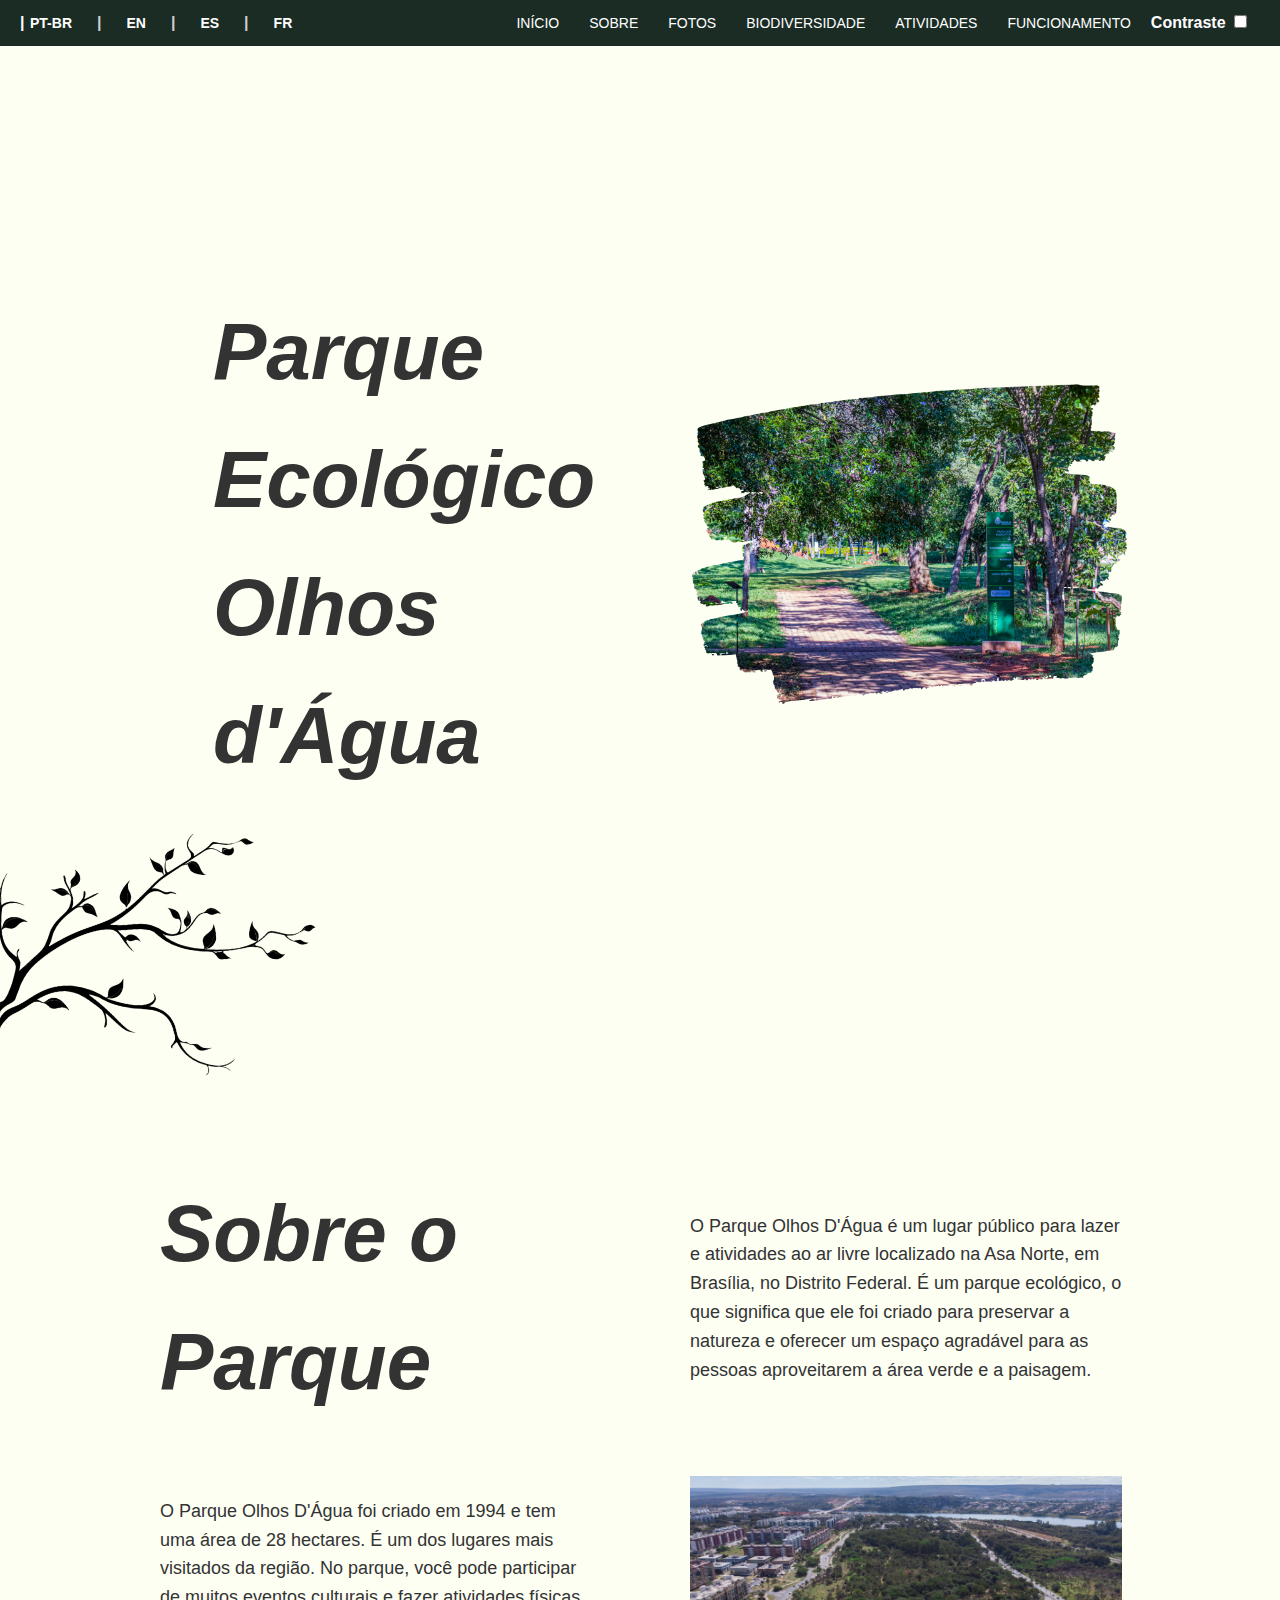
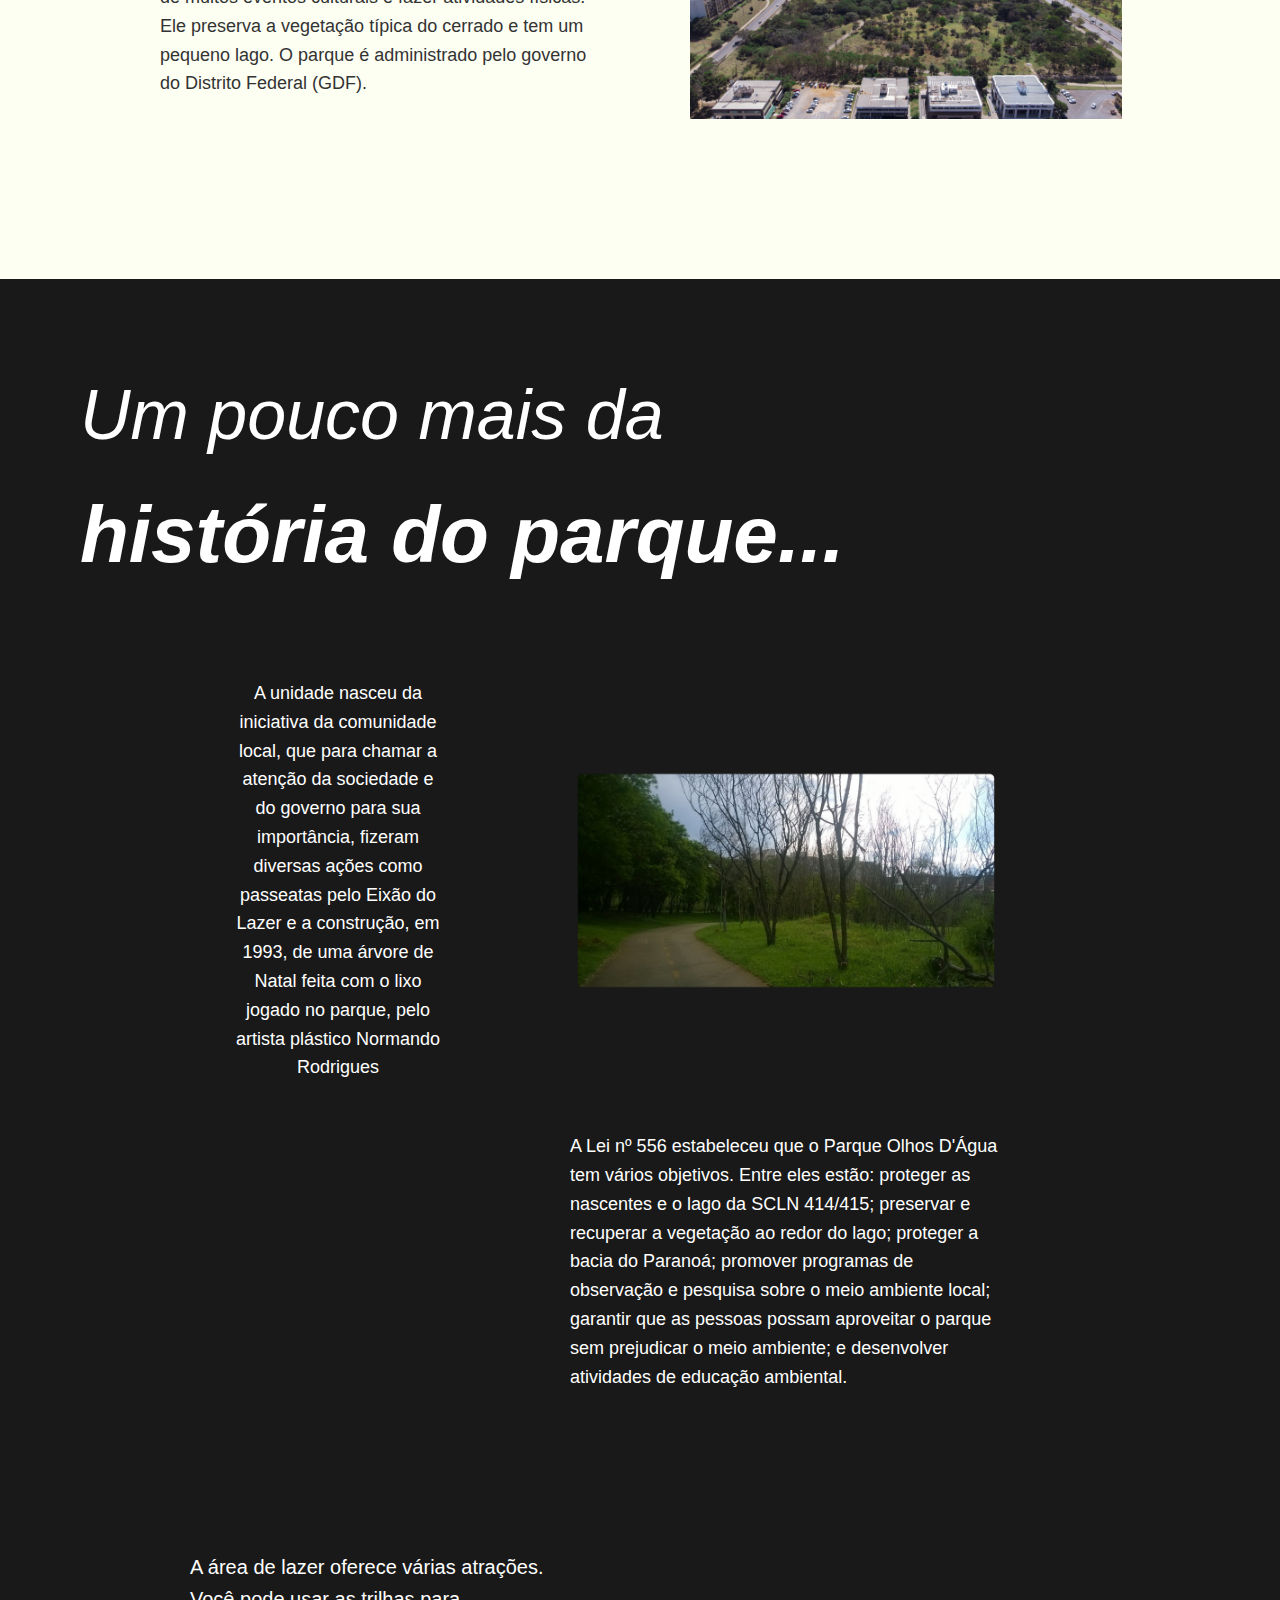
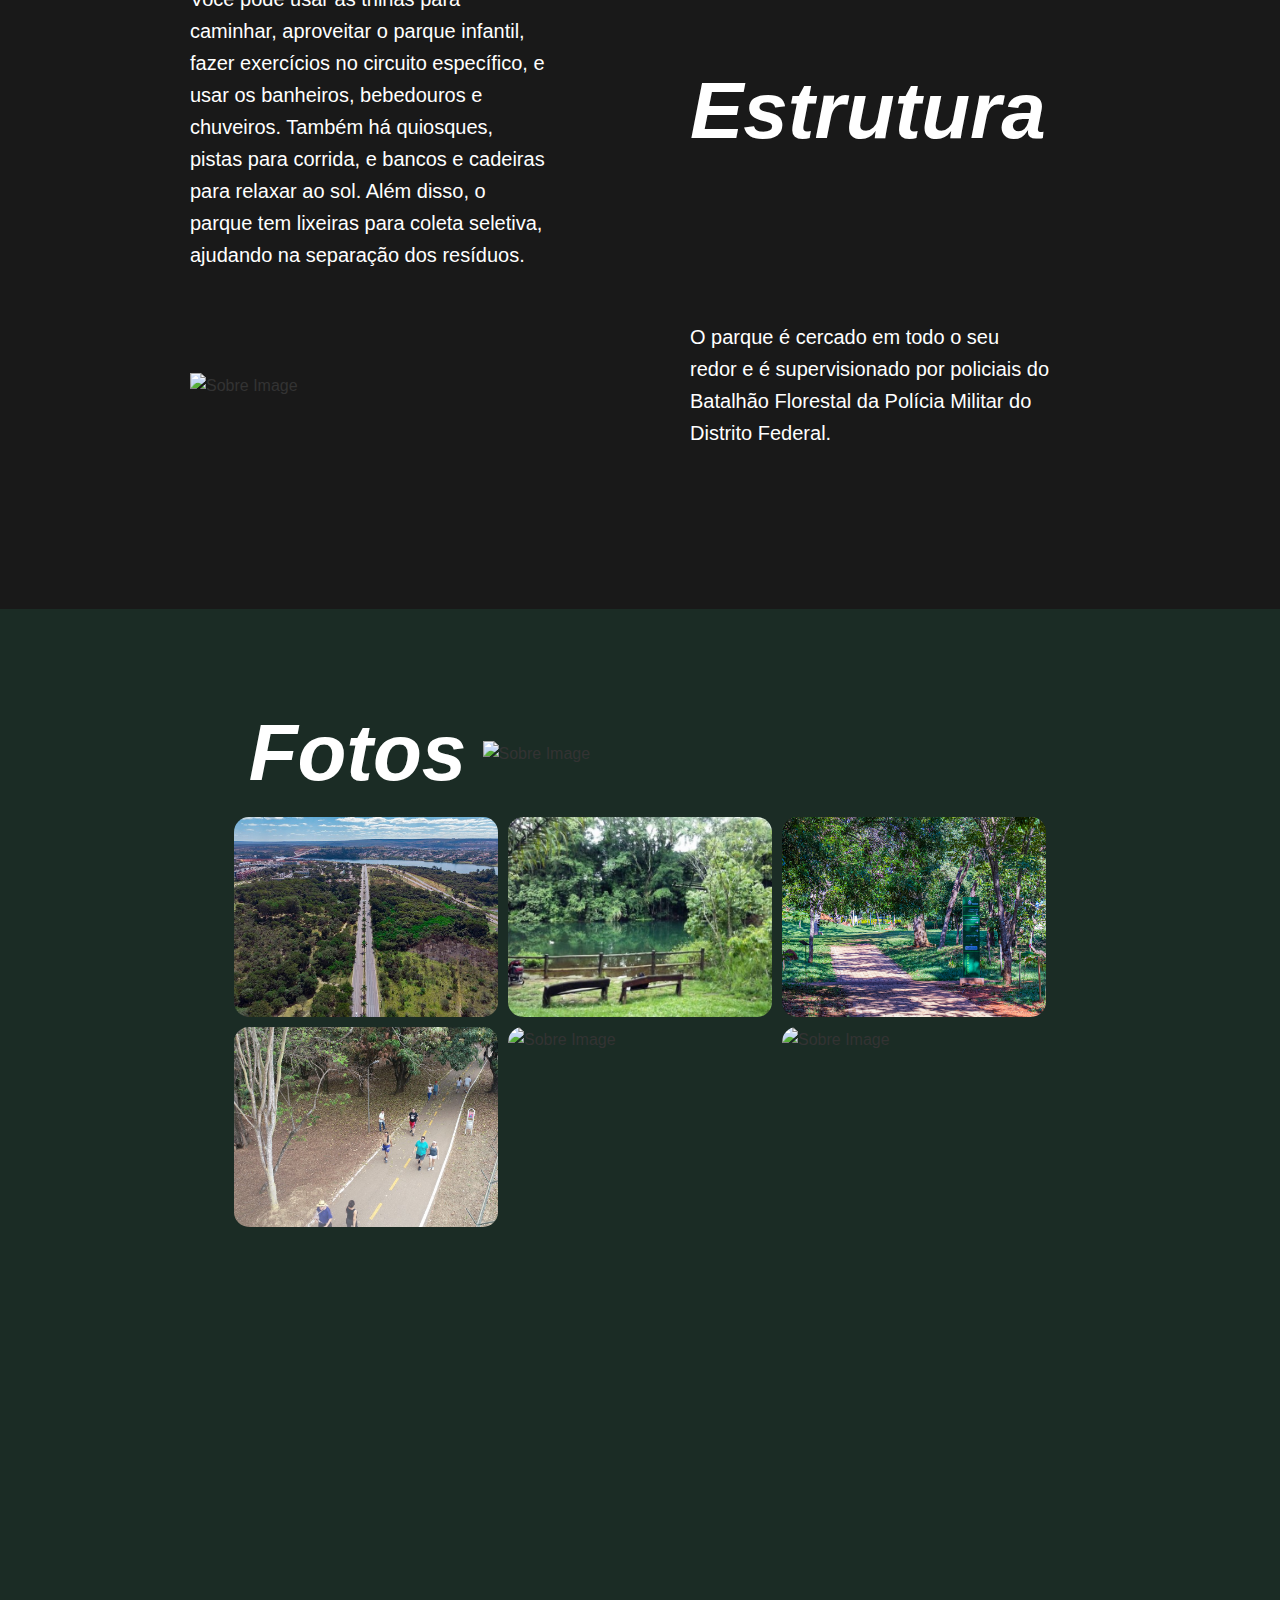
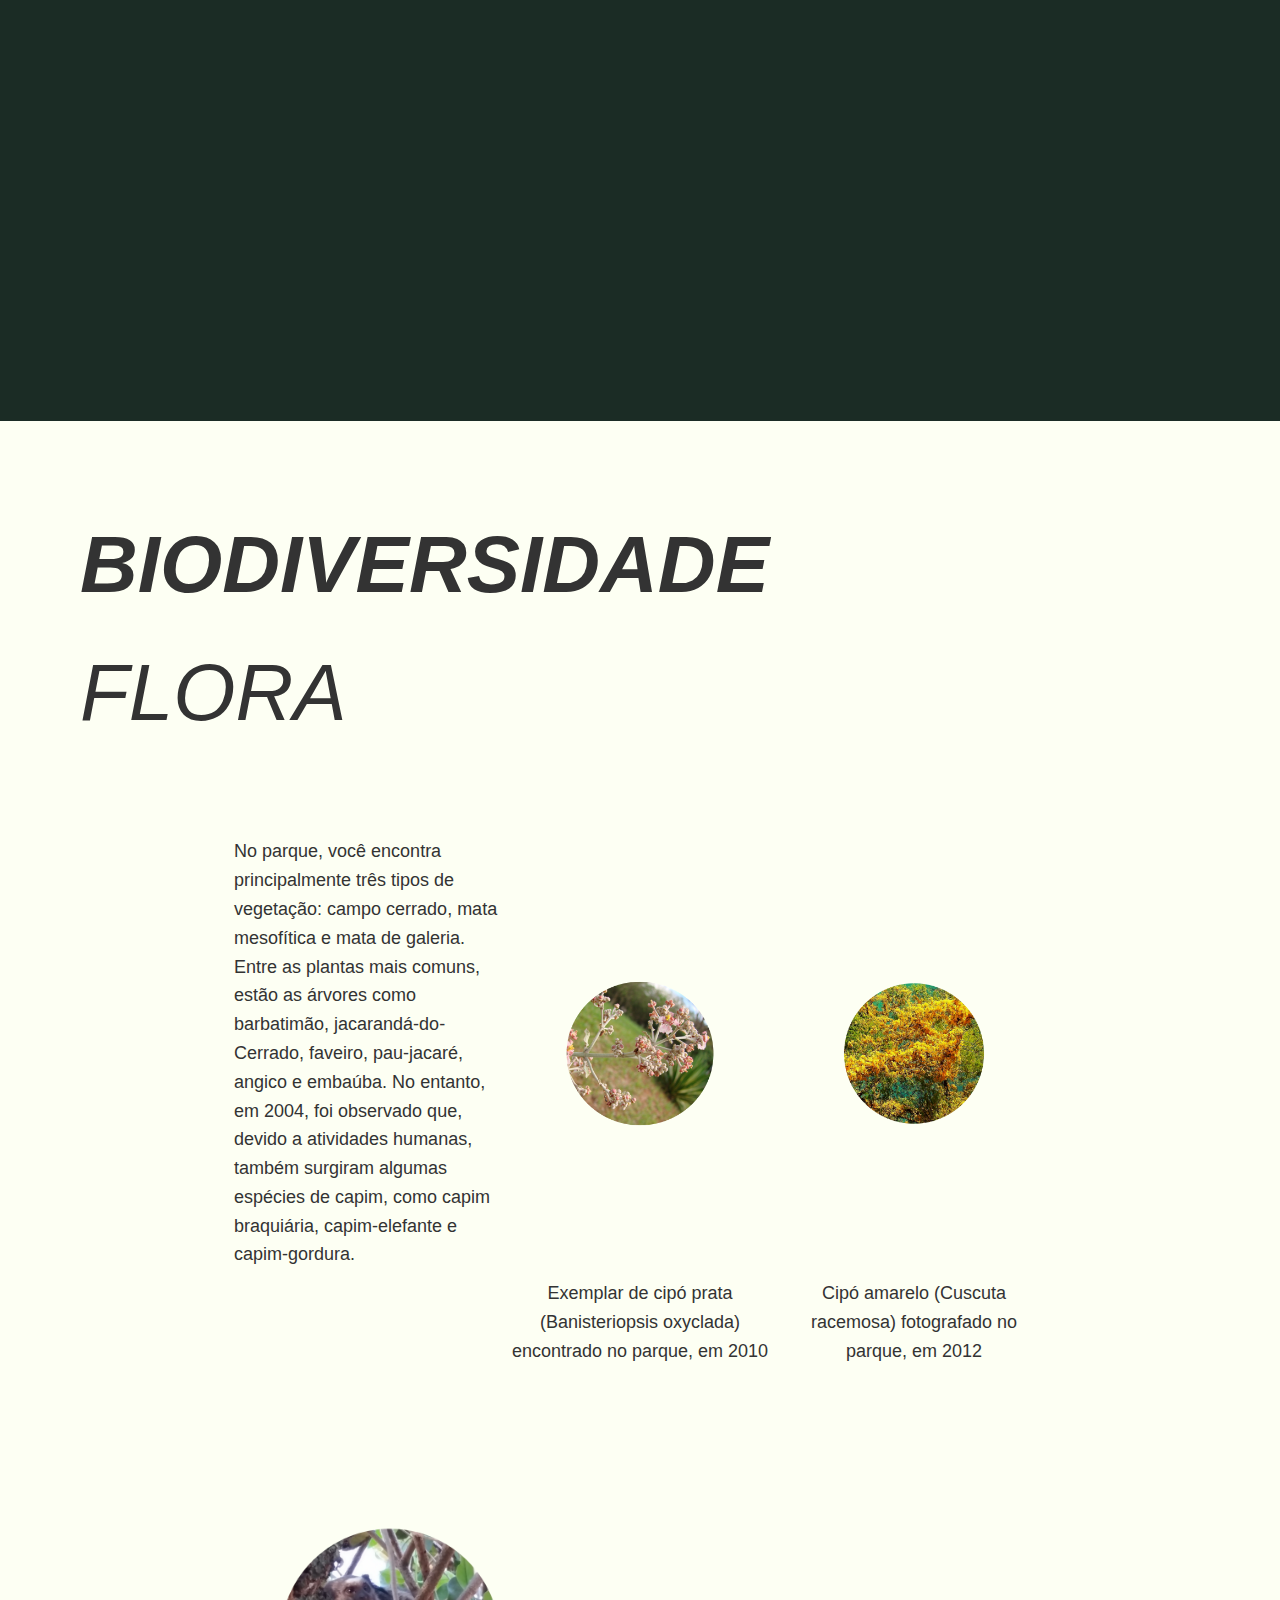
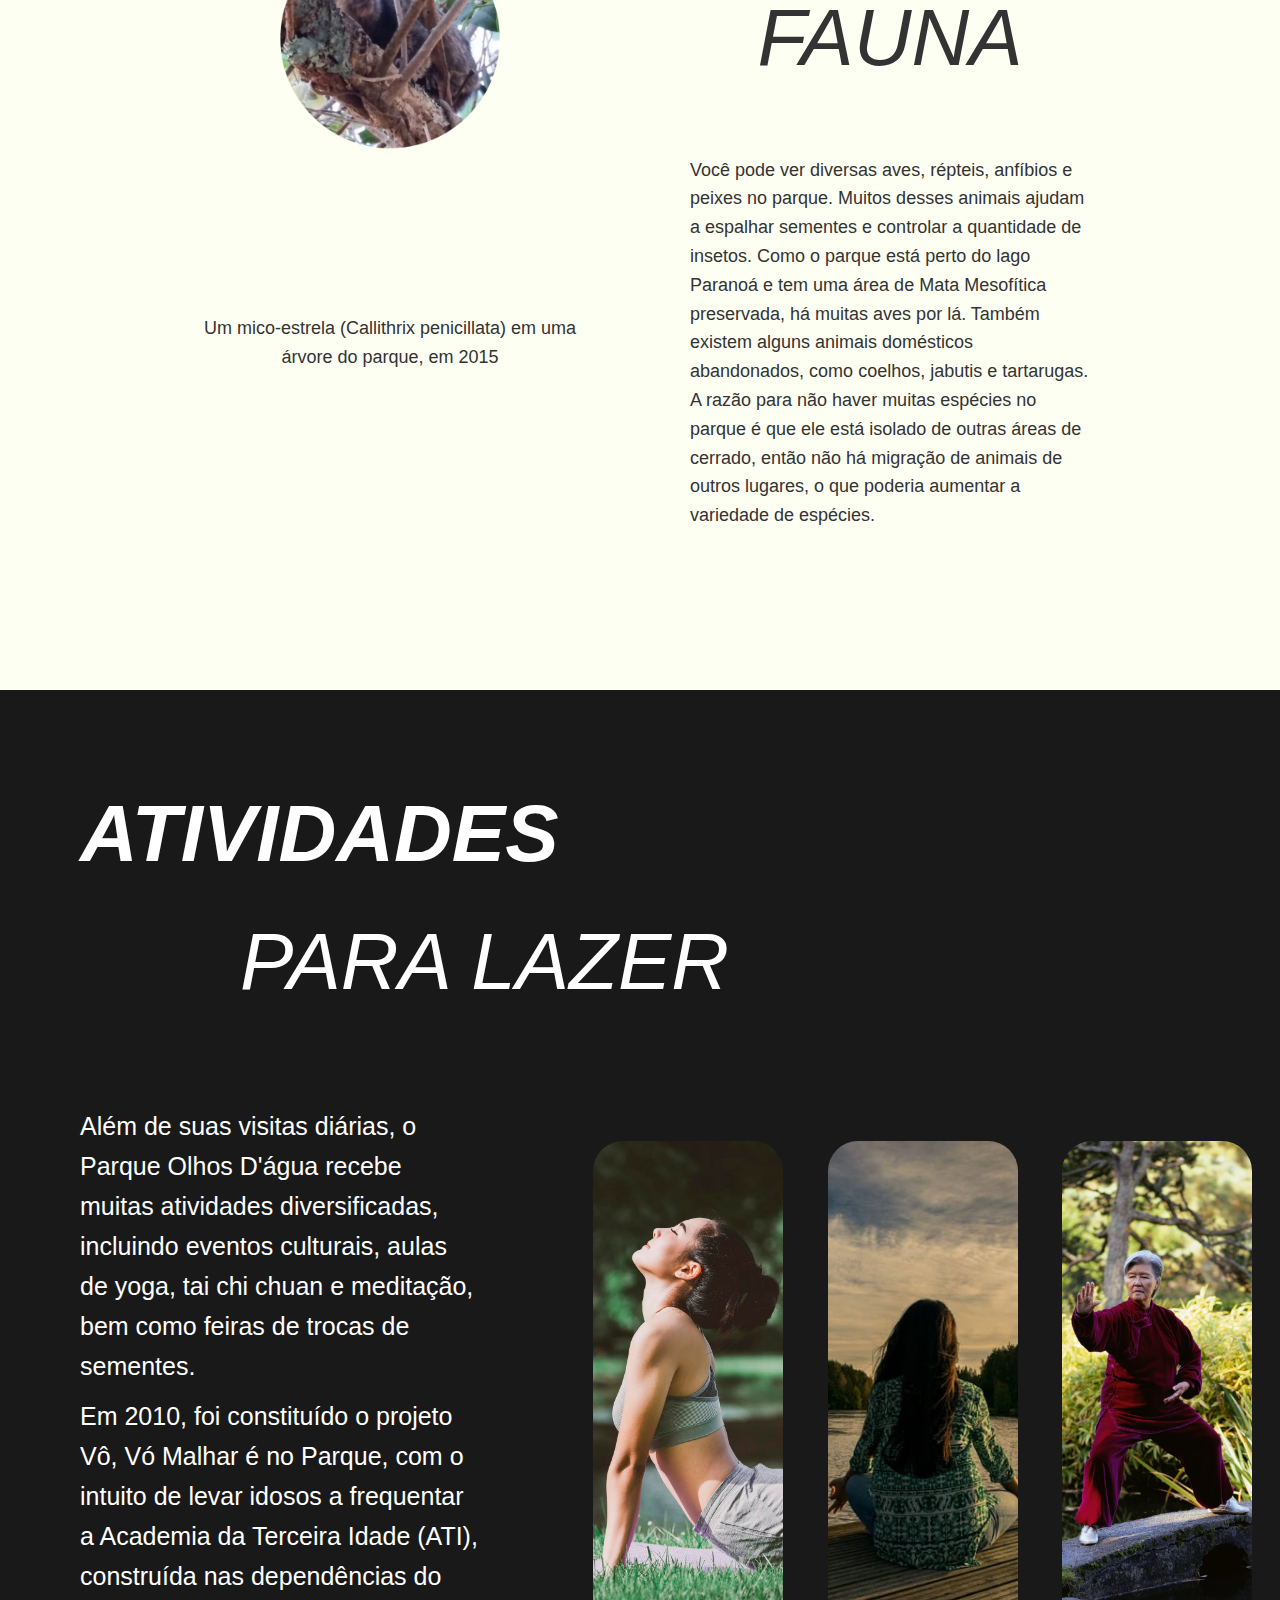
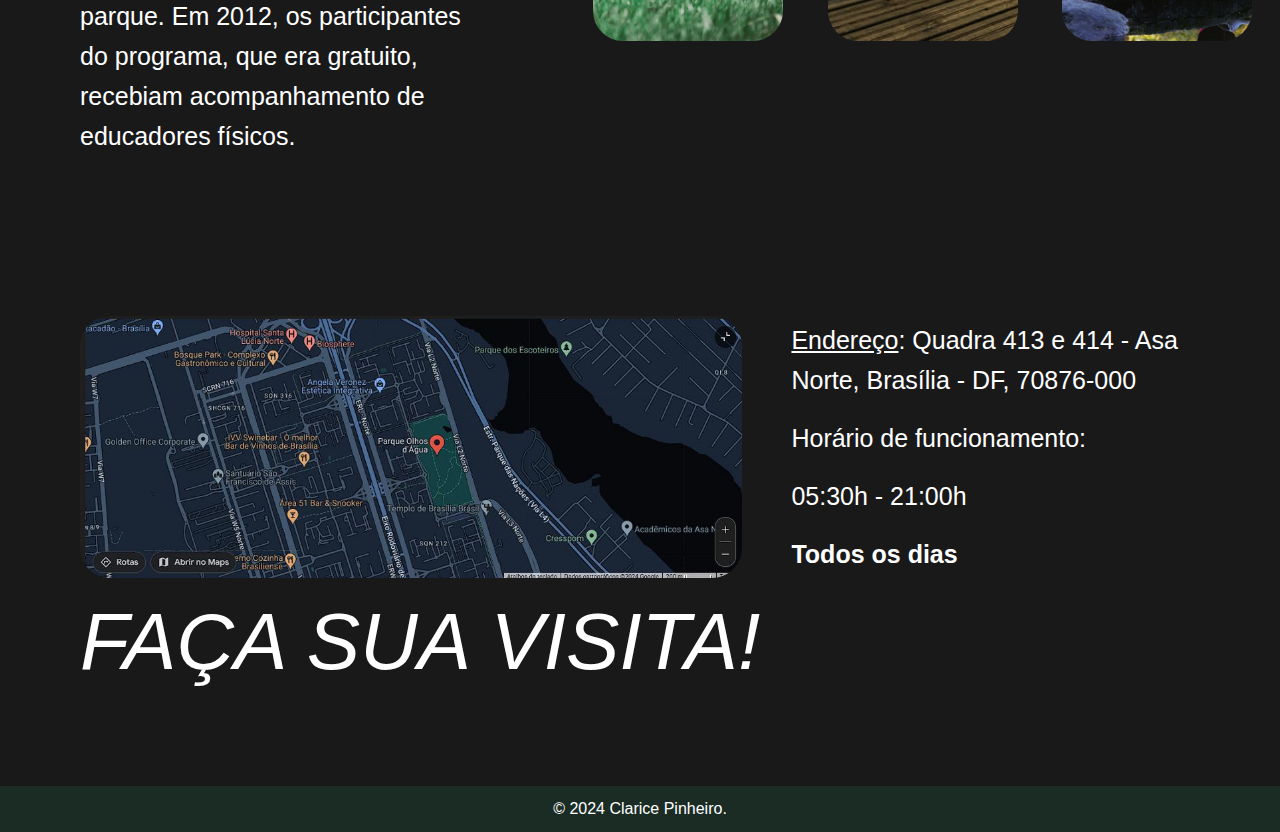
==== commit cbf4bdbd: "ajustes finais" ====
--- a/index.html
+++ b/index.html
@@ -11,13 +11,757 @@
     <meta name="keywords" content="HTML, CSS, JavaScript, template">
     <meta name="author" content="Your Name">
     <title>Protótipo</title>
-    <link rel="stylesheet" href="estilos.css"> <!-- Link to your CSS file -->
+
+    <style>
+        body,
+        h1,
+        p,
+        ul,
+        li,
+        nav,
+        main,
+        footer {
+            margin: 0;
+            padding: 0;
+            box-sizing: border-box;
+        }
+
+        :root {
+            --background-color: #FDFFF3;
+            --dark-back-color: #FDFFF3;
+            --text-color: #333;
+            --text-color-header: #fff;
+            --header-background: #1b2c25;
+            --header-text-color: #fff;
+            --main-background: #FDFFF3;
+            --footer-background: #67729D;
+            --footer-text-color: #fff;
+            --div-background: #191919;
+        }
+
+        body {
+            font-family: 'Roboto', sans-serif;
+            line-height: 1.6;
+            color: var(--text-color);
+            background-color: var(--background-color);
+        }
+
+        header {
+            display: flex;
+            flex-wrap: wrap;
+            justify-content: space-between;
+            align-items: center;
+            padding: 10px 20px;
+            background-color: var(--header-background);
+            color: var(--header-text-color);
+            font-weight: bold;
+            height: auto;
+        }
+
+        lang-select ul,
+        nav ul {
+            display: flex;
+            list-style-type: none;
+            padding: 0;
+            margin: 0;
+        }
+
+        lang-select ul {
+            flex-wrap: wrap;
+        }
+
+        lang-select ul li,
+        nav ul li {
+            margin-right: 10px;
+        }
+
+        lang-select ul li a,
+        nav ul li button {
+            text-decoration: none;
+            color: var(--header-text-color);
+            background: none;
+            border: none;
+            cursor: pointer;
+            padding: 5px 10px;
+            font-size: 14px;
+        }
+
+        lang-select ul li a:hover,
+        nav ul li button:hover {
+            border-bottom: solid;
+            border-color: var(--header-text-color);
+        }
+
+        lang-select ul li p {
+            color: #ccc;
+            margin: 0 5px;
+        }
+
+        main {
+            border-radius: 5px;
+            max-width: 100%;
+            margin: 0 auto;
+        }
+
+        #inicio {
+            height: 100vh;
+            display: flex;
+            align-items: center;
+            justify-content: center;
+            /* Space between title and image */
+            padding: 1rem;
+            padding-right: 1rem;
+            margin-right: 5rem;
+            margin-left: 5rem;
+            margin-bottom: 5rem;
+            margin-top: 2rem;
+            position: relative;
+
+        }
+
+        #titulo-inicio {
+            font-style: italic;
+            padding: 2rem;
+            padding-left: 10rem;
+            font-size: 80px;
+        }
+
+        #sobre {
+            margin: 5rem;
+        }
+
+        #sobre .container {
+            padding: 5rem;
+            display: grid;
+            grid-template-columns: 50% 50%;
+            grid-row: auto auto;
+            grid-column-gap: 50px;
+            grid-row-gap: 50px;
+
+            h1 {
+                font-size: 80px;
+                font-style: italic;
+            }
+
+            p {
+                display: flex;
+                align-items: center;
+                font-size: large;
+                max-width: 90%;
+            }
+
+            img {
+                width: 100%;
+                max-width: 90%;
+            }
+        }
+
+        #mais {
+            background-color: var(--div-background);
+            padding: 5rem;
+            padding-bottom: 0;
+
+            h1 {
+                font-size: 70px;
+                color: #FDFFF3;
+                font-weight: 100;
+                font-style: italic;
+            }
+
+        }
+
+        #mais .container {
+            align-items: center;
+            justify-content: center;
+            padding: 5rem;
+            display: grid;
+            grid-template-columns: 30% 60%;
+            grid-row: auto auto;
+            grid-column-gap: 100px;
+            grid-row-gap: 50px;
+            margin-right: 5rem;
+            margin-left: 5rem;
+
+            p {
+                max-width: 90%;
+                display: flex;
+                align-items: center;
+                font-size: 20px;
+                color: var(--dark-back-color);
+
+                i#teste {
+                    top: -50px;
+                }
+            }
+
+            img {
+                display: flex;
+                max-width: 90%;
+                align-items: center;
+                justify-content: flex-start;
+            }
+        }
+
+        #estrutura {
+            background-color: var(--div-background);
+            padding: 5rem;
+            padding-top: 0;
+
+            h1 {
+                color: var(--dark-back-color);
+                font-size: 80px;
+                font-style: italic;
+            }
+        }
+
+        #estrutura .container {
+            align-items: center;
+            justify-content: center;
+            padding: 5rem;
+            display: grid;
+            grid-template-columns: 50% 50%;
+            grid-row: auto auto;
+            grid-column-gap: 100px;
+            grid-row-gap: 50px;
+            margin-right: 5rem;
+            margin-left: 5rem;
+
+            h1 {
+                color: var(--dark-back-color);
+                font-size: 80px;
+                font-style: italic;
+            }
+
+            p {
+                max-width: 90%;
+                display: flex;
+                align-items: center;
+                font-size: 20px;
+                color: var(--dark-back-color);
+
+                i#teste {
+                    top: -50px;
+                }
+            }
+
+            img {
+                display: flex;
+                max-width: 90%;
+                align-items: center;
+                justify-content: flex-start;
+            }
+        }
+
+        #fotos {
+            background-color: #1b2c25;
+            padding: 5rem;
+        }
+
+        #fotos .container1 {
+            align-items: center;
+            justify-content: center;
+            padding: 5rem;
+            display: grid;
+            grid-template-columns: 30% 70%;
+            grid-row: auto auto;
+            grid-column-gap: 5px;
+            grid-row-gap: 5px;
+            margin-right: 5rem;
+            margin-left: 5rem;
+            padding-bottom: 0;
+            padding-top: 0;
+
+            h1 {
+                color: var(--dark-back-color);
+                font-size: 80px;
+                font-style: italic;
+                display: flex;
+                justify-content: center;
+            }
+
+            img {
+                display: flex;
+                max-width: 100%;
+
+            }
+        }
+
+        #fotos .container2 {
+            align-items: center;
+            justify-content: center;
+            padding: 5rem;
+            display: grid;
+            grid-template-columns: 33% 33% 33%;
+            grid-row: auto auto;
+            grid-column-gap: 10px;
+            grid-row-gap: 10px;
+            margin-right: 5rem;
+            margin-left: 5rem;
+            padding-bottom: 0;
+            padding-top: 0;
+
+            img {
+                max-width: 100%;
+                width: 400px;
+                height: 300px;
+                object-fit: cover;
+                border-radius: 15px;
+            }
+        }
+
+        #video {
+            display: flex;
+            justify-content: center;
+            align-items: center;
+            background-color: #1b2c25;
+            padding-bottom: 5rem;
+        }
+
+        #bio {
+            padding: 5rem;
+
+            h1 {
+                font-size: 80px;
+                font-style: italic;
+            }
+        }
+
+        #bio .container {
+            align-items: center;
+            justify-content: center;
+            padding: 5rem;
+            display: grid;
+            grid-template-columns: 33% 33% 33%;
+            grid-row: auto auto;
+            grid-column-gap: 10px;
+            grid-row-gap: 10px;
+            margin-right: 5rem;
+            margin-left: 5rem;
+
+            h1 {
+                color: var(--text-color);
+                font-size: 80px;
+                font-style: italic;
+            }
+
+            p {
+                max-width: 100%;
+                display: flex;
+                align-items: center;
+                justify-content: center;
+                font-size: large;
+
+
+            }
+
+            .teste {
+                padding-left: 6rem;
+            }
+
+            img {
+                display: flex;
+                width: 600px;
+                align-items: center;
+                justify-content: flex-start;
+            }
+        }
+
+        #fauna {
+            padding: 5rem;
+            padding-top: 0;
+
+            h1 {
+                font-size: 80px;
+                font-style: italic;
+            }
+        }
+
+        #fauna .container {
+            align-items: center;
+            justify-content: center;
+            padding: 5rem;
+            padding-top: 0;
+            display: grid;
+            grid-template-columns: 50% 50%;
+            grid-row: auto auto;
+            grid-column-gap: 10px;
+            grid-row-gap: 10px;
+            margin-right: 5rem;
+            margin-left: 5rem;
+
+            h1 {
+                color: var(--text-color);
+                font-size: 80px;
+                font-style: italic;
+            }
+
+            p {
+                max-width: 100%;
+                display: flex;
+                align-items: center;
+                justify-content: center;
+                font-size: large;
+
+
+            }
+
+            .teste {
+                padding-right: 8rem;
+            }
+
+            img {
+                display: flex;
+                width: 600px;
+                align-items: center;
+                justify-content: flex-start;
+            }
+        }
+
+        #atividades {
+            padding: 5rem;
+            background-color: var(--div-background);
+
+            h1 {
+                color: var(--dark-back-color);
+                font-size: 80px;
+                font-style: italic;
+            }
+
+            .container-lazer {
+                display: flex;
+                flex-direction: row;
+            }
+        }
+
+        #atividades .container {
+            max-width: 50%;
+            align-items: center;
+            justify-content: center;
+            display: grid;
+            grid-template-columns: 33% 33% 33%;
+            grid-row: auto auto;
+            grid-column-gap: 50px;
+            grid-row-gap: 10px;
+            margin-left: 10rem;
+
+            h1 {
+                font-size: 80px;
+                font-style: italic;
+            }
+
+            p {
+                color: var(--dark-back-color);
+                max-width: 100%;
+                display: flex;
+                align-items: center;
+                justify-content: center;
+                font-size: large;
+            }
+
+            img {
+                display: flex;
+                width: 190px;
+                height: 500px;
+                align-items: center;
+                justify-content: flex-start;
+                border-radius: 30px;
+                object-fit: cover;
+            }
+        }
+
+        #atividades .container2 {
+            max-width: 40%;
+            display: grid;
+            grid-template-columns: 100%;
+            grid-row: auto auto;
+            grid-column-gap: 10px;
+            grid-row-gap: 10px;
+            margin-top: 5rem;
+
+            h1 {
+                font-size: 80px;
+                font-style: italic;
+            }
+
+            p {
+                color: var(--dark-back-color);
+                max-width: 100%;
+                display: flex;
+                align-items: center;
+                justify-content: center;
+                font-size: 25px;
+
+
+            }
+        }
+
+        #funcionamento {
+            padding: 5rem;
+            background-color: var(--div-background);
+
+            h1 {
+                color: var(--dark-back-colorr);
+                font-size: 80px;
+                font-style: italic;
+                font-weight: 100;
+                margin-bottom: 5rem;
+                color: #FDFFF3;
+            }
+
+            .container-lazer {
+                display: flex;
+                flex-direction: row;
+            }
+        }
+
+        #funcionamento .container {
+            max-width: 50%;
+            align-items: center;
+            justify-content: center;
+            display: grid;
+            grid-template-columns: 100%;
+            grid-row: auto auto;
+            grid-column-gap: 50px;
+            grid-row-gap: 10px;
+            margin-left: 10rem;
+
+            h1 {
+                color: var(--dark-back-color);
+                font-size: 80px;
+                font-style: italic;
+            }
+
+            p {
+                color: var(--dark-back-color);
+                max-width: 100%;
+                font-size: 25px;
+                font-weight: bold;
+            }
+
+        }
+
+        #funcionamento .container2 {
+            max-width: 50%;
+            display: grid;
+            grid-template-columns: 100%;
+            grid-row: auto auto;
+            grid-column-gap: 10px;
+            grid-row-gap: 10px;
+
+            h1 {
+                color: var(--dark-back-color);
+                font-size: 80px;
+                font-style: italic;
+            }
+
+            p {
+                color: var(--dark-back-color);
+                max-width: 100%;
+                display: flex;
+                align-items: center;
+                justify-content: center;
+
+
+            }
+
+            img {
+                display: flex;
+                align-items: center;
+                justify-content: flex-start;
+                border-radius: 30px;
+                object-fit: cover;
+            }
+        }
+
+
+
+        #img-inicio {
+            width: 800px;
+            max-width: 90%;
+            height: auto;
+            object-fit: cover;
+
+        }
+
+        img#tree {
+            width: 35%;
+            margin-right: 5rem;
+            position: absolute;
+            left: -130px;
+            bottom: -150px;
+            z-index: -1;
+            max-width: 100%;
+            transform: rotate(5deg)
+        }
+
+
+        footer {
+            text-align: center;
+            padding: 10px 0;
+            background-color: var(--header-background);
+            color: var(--footer-text-color);
+        }
+
+        body.dark-mode {
+            --background-color: #333;
+            --text-color: #f4f4f4;
+            --header-background: #f4f4f4;
+            --header-text-color: #333;
+            --main-background: #444;
+            --footer-background: #f4f4f4;
+            --footer-text-color: #333;
+        }
+
+        .color-toggle {
+            display: inline-block;
+            padding: 10px 20px;
+            margin-top: 20px;
+            background-color: #333;
+            color: #fff;
+            border: none;
+            cursor: pointer;
+            border-radius: 5px;
+            text-align: center;
+        }
+
+        .color-toggle:hover {
+            background-color: #555;
+        }
+
+        @media (max-width: 1200px) {
+            #inicio {
+                padding: 20px;
+            }
+
+            #titulo-inicio,
+            #titulo-2 {
+                font-size: 1.5rem;
+            }
+
+        }
+
+        @media (max-width: 1900px) {
+            #img-inicio {
+                width: 600px;
+            }
+
+            #fotos .container2 img {
+                max-width: 100%;
+                width: 500px;
+            }
+
+            #mais .container p {
+                font-size: 18px;
+            }
+
+
+            #bio .container {
+                img {
+                    max-width: 100%;
+                }
+
+                .teste {
+                    padding: 0;
+                }
+            }
+
+            #fauna .container {
+                grid-column-gap: 100px;
+                grid-row-gap: 5px;
+
+                img {
+                    max-width: 100%;
+                }
+
+                .teste {
+                    padding: 0;
+                }
+            }
+
+            #fotos .container2 {
+                img {
+                    width: 300px;
+                    height: 200px;
+                }
+            }
+
+        }
+
+        @media (max-width: 1820px) {
+
+            #funcionamento .container2 {
+                img {
+                    max-width: 120%;
+                }
+            }
+
+            #fotos .container1 {
+                h1 {
+                    font-size: 60px;
+                }
+            }
+
+        }
+
+
+
+        @media (max-width: 900px) {
+
+            lang-select ul,
+            nav ul {
+                flex-direction: column;
+            }
+
+            lang-select ul li,
+            nav ul li {
+                margin: 5px 0;
+            }
+
+
+
+            #titulo-inicio,
+            #titulo-2 {
+                font-size: 1.2rem;
+            }
+
+        }
+
+        @media (max-width: 600px) {
+            header {
+                flex-direction: column;
+                align-items: flex-start;
+            }
+
+            lang-select ul {
+                margin-bottom: 10px;
+            }
+
+
+            #titulo-inicio,
+            #titulo-2 {
+                font-size: 1rem;
+            }
+
+            #texto-2 {
+                font-size: 0.875rem;
+            }
+
+        }
+
+        #acessibilidade span a{
+            color: #fff; 
+        }
+    </style>
+
 </head>
 
 <body>
     <header>
-
+        
         <lang-select>
+            <div style="height: 0px;" id="acessibilidade">
+                <span><a href="#principal">|</a></span>
+            </div>
             <ul>
                 <li><a href="index.html">PT-BR</a></li>
                 <li>
@@ -43,8 +787,10 @@
                 <li><button onclick="guia('atividades');">ATIVIDADES</button></li>
                 <li><button onclick="guia('funcionamento');">FUNCIONAMENTO</button></li>
                 <li>
+                    
+
+                    <label for="color-toggle">Contraste</label>
                     <i class="fa-solid fa-circle-half-stroke" alt="contraste"></i>
-
                     <input type="checkbox" id="color-toggle">
 
                 </li>
@@ -62,35 +808,36 @@
             <img id="img-inicio" src="./imagens/Imagem-do-Parque-Olhos-dagua.png" alt="Park Image" />
         </div>
 
-        <div id="sobre">
-            <div class="container">
-                <h1>Sobre o Parque</h1>
-                <p>O Parque Olhos D'Água é um lugar público para lazer e atividades ao ar livre localizado
-                    na
-                    Asa Norte, em Brasília, no Distrito Federal. É um parque ecológico, o que significa que ele foi
-                    criado
-                    para preservar a natureza e oferecer um espaço agradável para as pessoas aproveitarem a área verde e
-                    a paisagem.
-                </p>
-                <p>O Parque Olhos D'Água foi criado em 1994 e tem uma área de 28 hectares. É um dos lugares
-                    mais
-                    visitados da região. No parque, você pode participar de muitos eventos culturais e fazer atividades
-                    físicas.
-                    Ele preserva a vegetação típica do cerrado e tem um pequeno lago. O parque é administrado pelo
-                    governo do Distrito Federal (GDF).
-                </p>
-                <img src="./imagens/Imagem-2.png" alt="Sobre Image" />
+        <div id="principal">
+            <div id="sobre">
+                <div class="container">
+                    <h1>Sobre o Parque</h1>
+                    <p>O Parque Olhos D'Água é um lugar público para lazer e atividades ao ar livre localizado
+                        na
+                        Asa Norte, em Brasília, no Distrito Federal. É um parque ecológico, o que significa que ele foi
+                        criado
+                        para preservar a natureza e oferecer um espaço agradável para as pessoas aproveitarem a área verde e
+                        a paisagem.
+                    </p>
+                    <p>O Parque Olhos D'Água foi criado em 1994 e tem uma área de 28 hectares. É um dos lugares
+                        mais
+                        visitados da região. No parque, você pode participar de muitos eventos culturais e fazer atividades
+                        físicas.
+                        Ele preserva a vegetação típica do cerrado e tem um pequeno lago. O parque é administrado pelo
+                        governo do Distrito Federal (GDF).
+                    </p>
+                    <img src="./imagens/Imagem-2.png" alt="Sobre Image" />
+                </div>
             </div>
         </div>
 
         <div id="mais">
-            <h1>Um pouco
-                mais da</h1>
-            <h1>
+            <h1 style="color: #fff;">Um pouco mais da</h1>
+            <p style="color: #fff; font-size: 80px; font-style: italic; font-weight: bolder;">
                 história do parque...
-            </h1>
+            </p>
             <div class="container">
-                <p style="text-align: center;">
+                <p style="text-align: center; color: #fff;">
                     <i id="teste" class="fa-solid fa-quote-left"></i>
                     A unidade nasceu da iniciativa da comunidade local, que para chamar
                     a atenção da sociedade e do governo para sua importância, fizeram
@@ -101,7 +848,7 @@
                 </p>
                 <img src="./imagens/Imagem-3.png" alt="Mais Image" />
                 <p></p>
-                <p style="display: flex; align-items: start;">
+                <p style="display: flex; align-items: start; color: #fff;">
                     A Lei nº 556 estabeleceu que o Parque Olhos D'Água tem vários objetivos.
                     Entre eles estão: proteger as nascentes e o lago da SCLN 414/415;
                     preservar e recuperar a vegetação ao redor do lago; proteger a bacia
@@ -115,16 +862,16 @@
 
         <div id="estrutura">
             <div class="container">
-                <p>A área de lazer oferece várias atrações. Você pode usar
+                <p style="color: #fff;">A área de lazer oferece várias atrações. Você pode usar
                     as trilhas para caminhar, aproveitar o parque infantil, fazer
                     exercícios no circuito específico, e usar os banheiros, bebedouros e
                     chuveiros. Também há quiosques, pistas para corrida, e bancos e
                     cadeiras para relaxar ao sol. Além disso, o parque tem lixeiras para
                     coleta seletiva, ajudando na separação dos resíduos.
                 </p>
-                <h1>Estrutura</h1>
+                <p style="color: #fff; font-size: 80px; font-style: italic; font-weight: bolder;">Estrutura</p>
                 <img src="./imagens/Imagem-4.png" alt="Sobre Image" />
-                <p>O parque é cercado em todo o seu redor e é supervisionado
+                <p style="color: #fff;">O parque é cercado em todo o seu redor e é supervisionado
                     por policiais do Batalhão Florestal da Polícia Militar do Distrito
                     Federal.
                 </p>
@@ -133,7 +880,7 @@
 
         <div id="fotos">
             <div class="container1">
-                <h1>Fotos</h1>
+                <p style="color: #fff; font-size: 80px; font-style: italic; font-weight: bolder; display: flex; justify-content: center;">Fotos</p>
                 <img src="./imagens/Imagem-4.png" alt="Sobre Image" />
 
             </div>
@@ -148,18 +895,18 @@
         </div>
 
         <div id="video">
-            <iframe width="1128" height="634" src="https://www.youtube.com/embed/xSJKiMQd7CQ"
-                title="Parque Olhos d&#39;Água - Brasília - DF" frameborder="0"
+            <iframe width="1128" height="634" src="https://www.youtube.com/embed/WbUrumyy2Ok"
+                title="Parque Olhos D&#39;agua - Visita Virtual (audiodescrição)" frameborder="0"
                 allow="accelerometer; autoplay; clipboard-write; encrypted-media; gyroscope; picture-in-picture; web-share"
-                referrerpolicy="strict-origin-when-cross-origin" allowfullscreen>
+                referrerpolicy="strict-origin-when-cross-origin" allowfullscreen></iframe>
             </iframe>
         </div>
 
 
 
         <div id="bio">
-            <h1>BIODIVERSIDADE</h1>
-            <h1 style="font-weight: 100;">FLORA</h1>
+            <p style="font-size: 80px; font-style: italic; font-weight: bolder;">BIODIVERSIDADE</p>
+            <p style="font-size: 80px; font-style: italic; font-weight: 100;">FLORA</p>
             <div class="container">
                 <p>No parque, você encontra principalmente três tipos de vegetação: campo cerrado,
                     mata mesofítica e mata de galeria. Entre as plantas mais comuns, estão as árvores como
@@ -180,7 +927,7 @@
         <div id="fauna">
             <div class="container">
                 <img src="./imagens/Imagem-7.png" alt="Sobre Image" />
-                <h1 style="font-weight: 100;">FAUNA</h1>
+                <p style="font-size: 80px; font-style: italic; font-weight: 100;">FAUNA</p>
                 <p style="text-align: center;" class="teste">Um mico-estrela (Callithrix penicillata) em uma árvore do
                     parque, em 2015 </p>
                 <p>Você pode ver diversas aves, répteis, anfíbios e peixes no parque. Muitos desses animais ajudam a
@@ -195,15 +942,15 @@
         </div>
 
         <div id="atividades">
-            <h1>ATIVIDADES</h1>
-            <h1 style="font-weight: 100; padding-left: 10rem;">PARA LAZER</h1>
+            <p style="color: #fff; font-size: 80px; font-style: italic; font-weight: bolder;">ATIVIDADES</p>
+            <p style="color: #fff; font-size: 80px; font-style: italic; font-weight: 100; padding-left: 10rem;">PARA LAZER</p>
             <div class="container-lazer">
                 <div class="container2">
-                    <p>Além de suas visitas diárias, o Parque Olhos D'água recebe
+                    <p style="color: #fff;">Além de suas visitas diárias, o Parque Olhos D'água recebe
                         muitas atividades diversificadas, incluindo eventos culturais, aulas
                         de yoga, tai chi chuan e meditação, bem como feiras de trocas de sementes.
                     </p>
-                    <p>Em 2010, foi constituído o projeto Vô, Vó Malhar é no Parque,
+                    <p style="color: #fff;">Em 2010, foi constituído o projeto Vô, Vó Malhar é no Parque,
                         com o intuito de levar idosos a frequentar a Academia da Terceira Idade
                         (ATI), construída nas dependências do parque. Em 2012, os participantes
                         do programa, que era gratuito, recebiam acompanhamento de educadores físicos.
@@ -225,18 +972,18 @@
                 </div>
 
                 <div class="container">
-                    <p style="font-weight: 100;"><u>Endereço</u>: Quadra 413 e 414 - Asa Norte, Brasília -
+                    <p style="font-weight: 100; color: #fff;"><u style="color: #fff;">Endereço</u>: Quadra 413 e 414 - Asa Norte, Brasília -
                         DF, 70876-000
                     </p>
-                    <p style="font-weight: 100;">Horário de funcionamento:
+                    <p style="font-weight: 100; color: #fff;">Horário de funcionamento:
                     </p>
-                    <p style="font-weight: 100;">05:30h - 21:00h
+                    <p style="font-weight: 100; color: #fff;">05:30h - 21:00h
                     </p>
-                    <p>Todos os dias
+                    <p style="color: #fff;">Todos os dias
                     </p>
                 </div>
             </div>
-            <h1>FAÇA SUA VISITA!</h1>
+            <p style="color: #fff; font-size: 80px; font-style: italic; font-weight: 100;" style="color: #fff;">FAÇA SUA VISITA!</p>
         </div>
     </main>
 
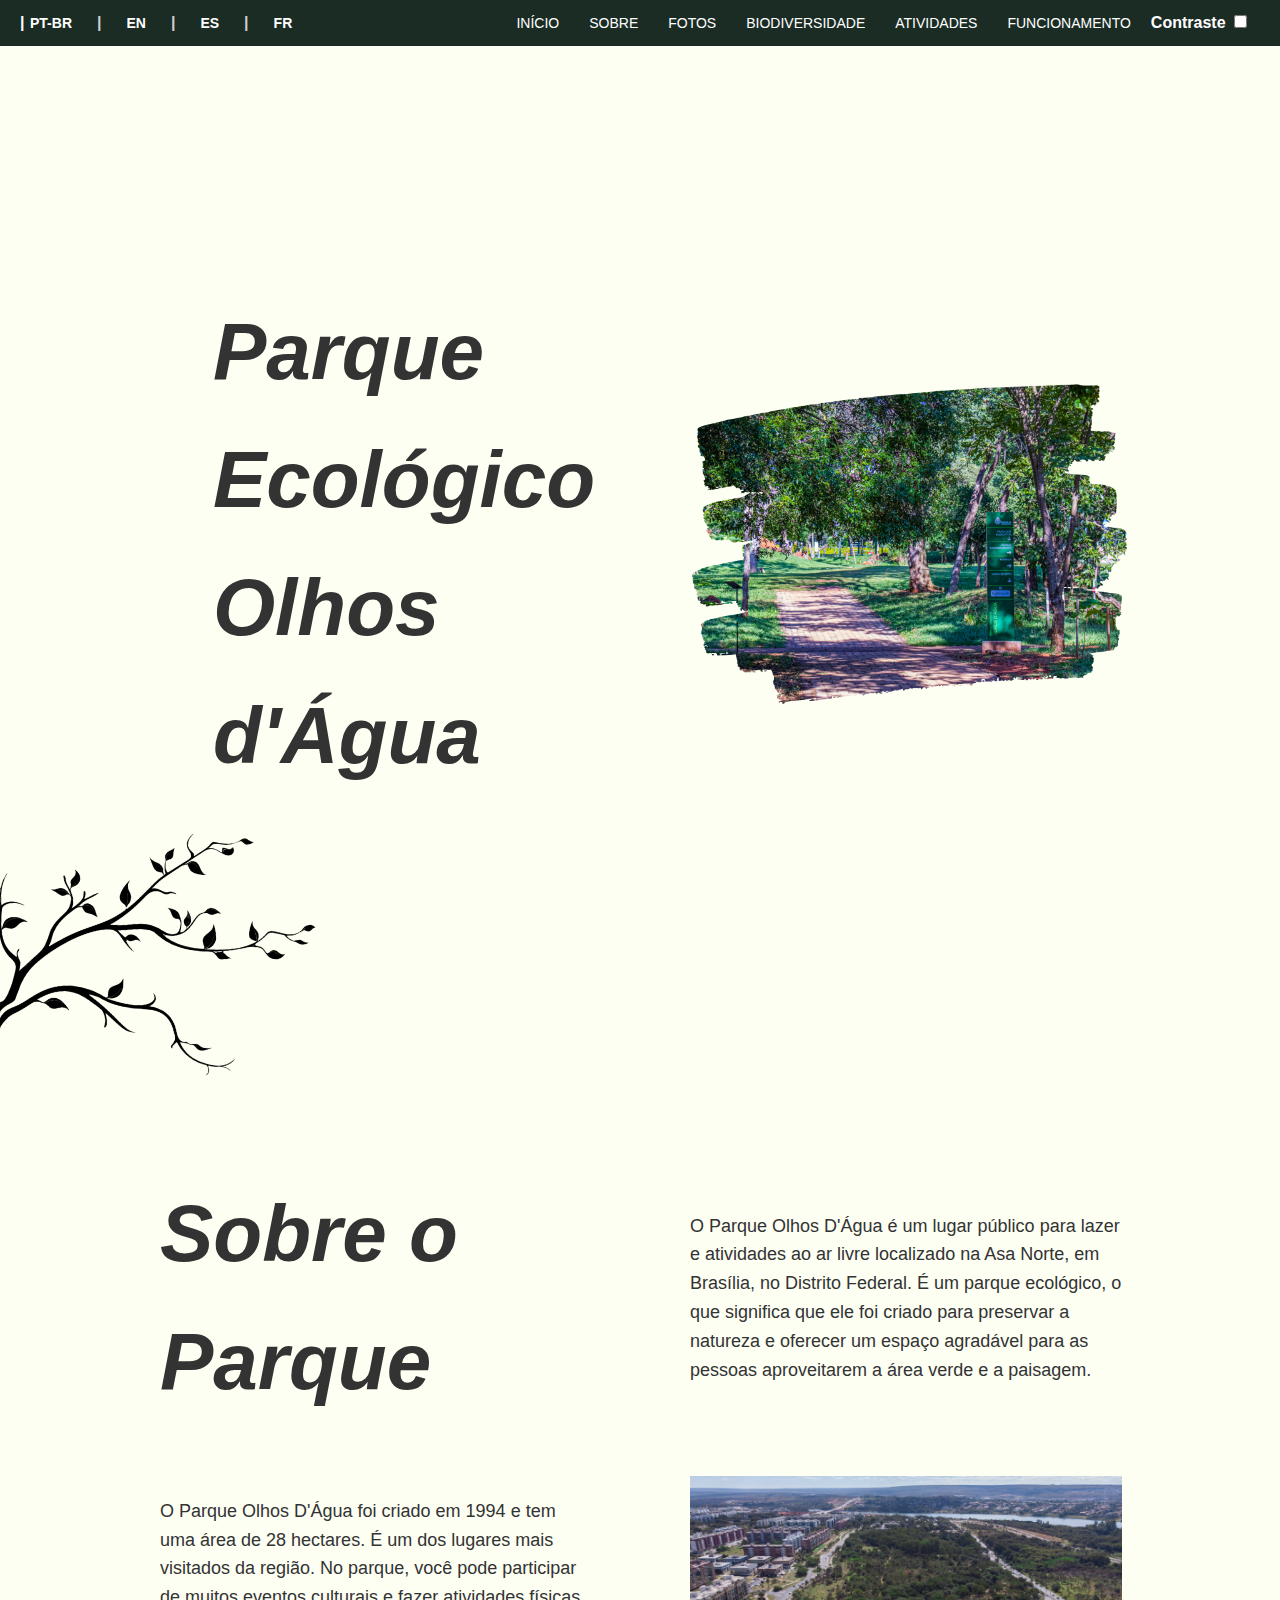
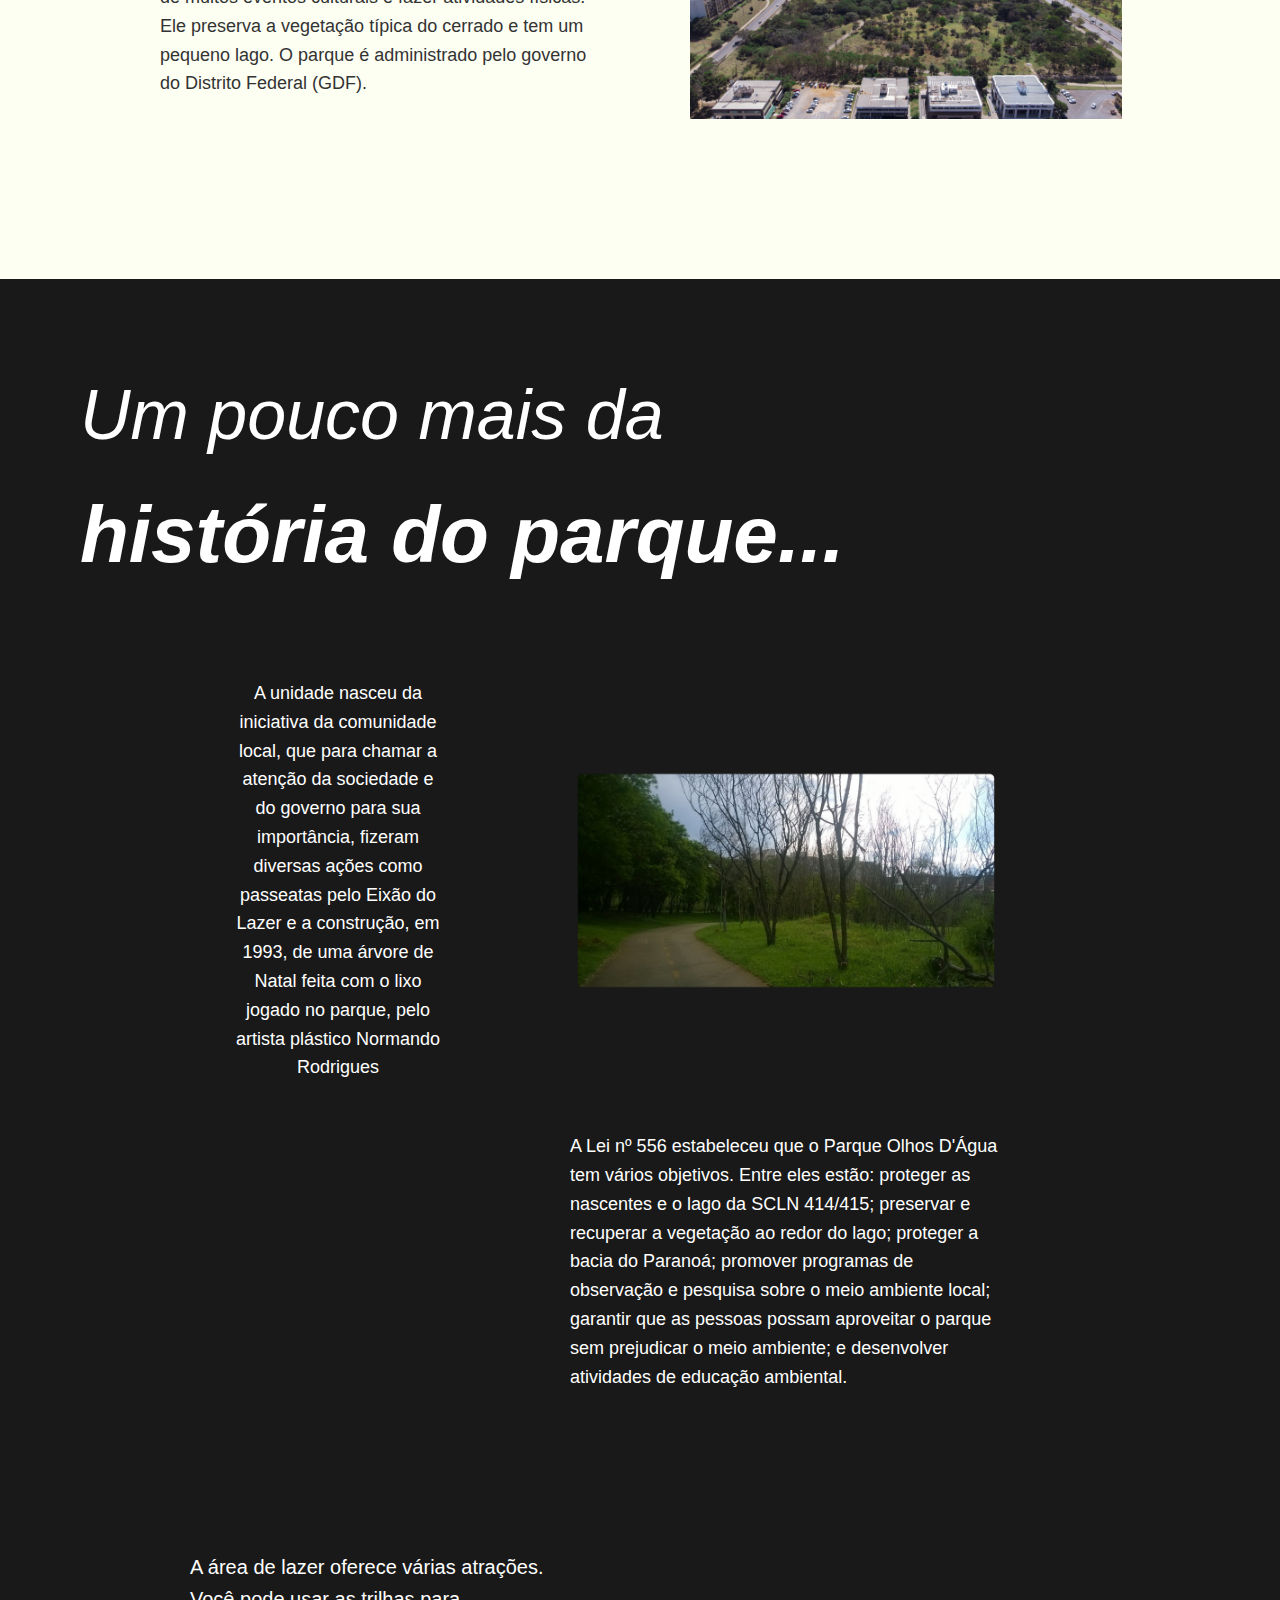
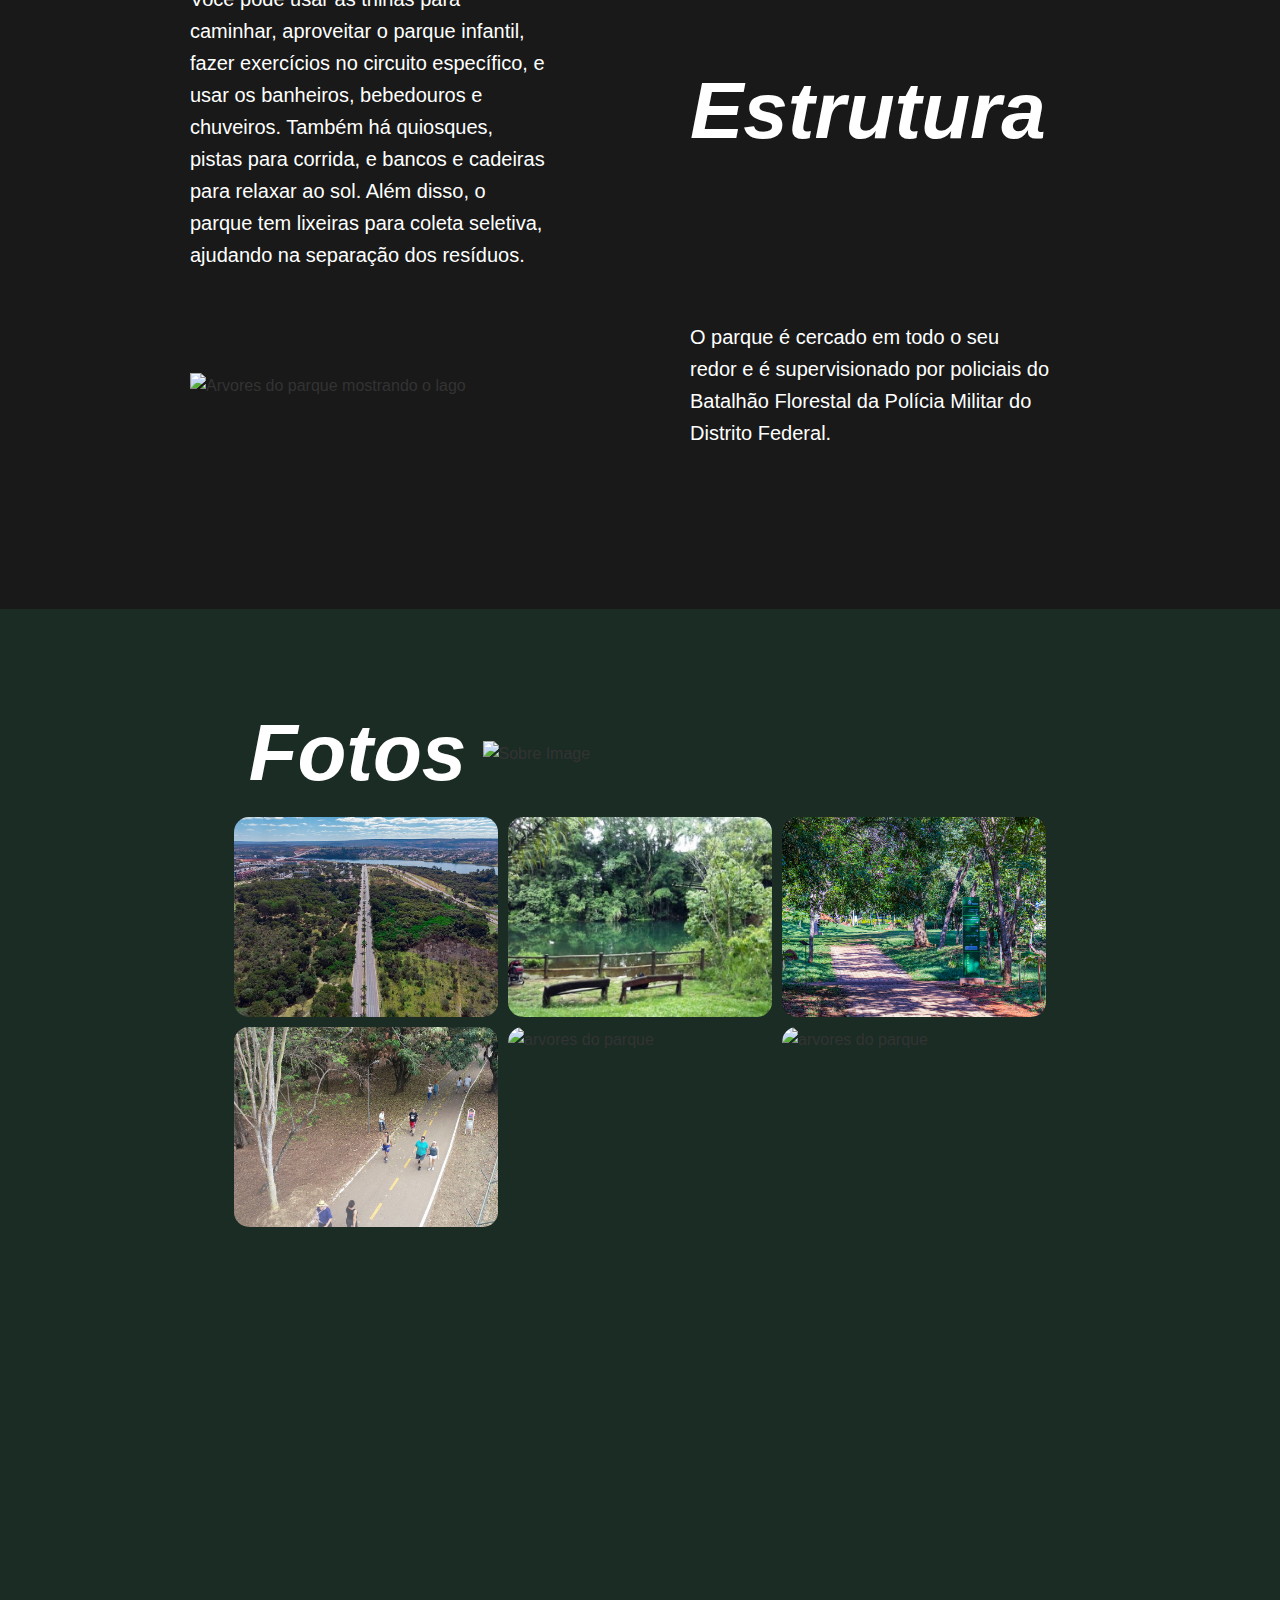
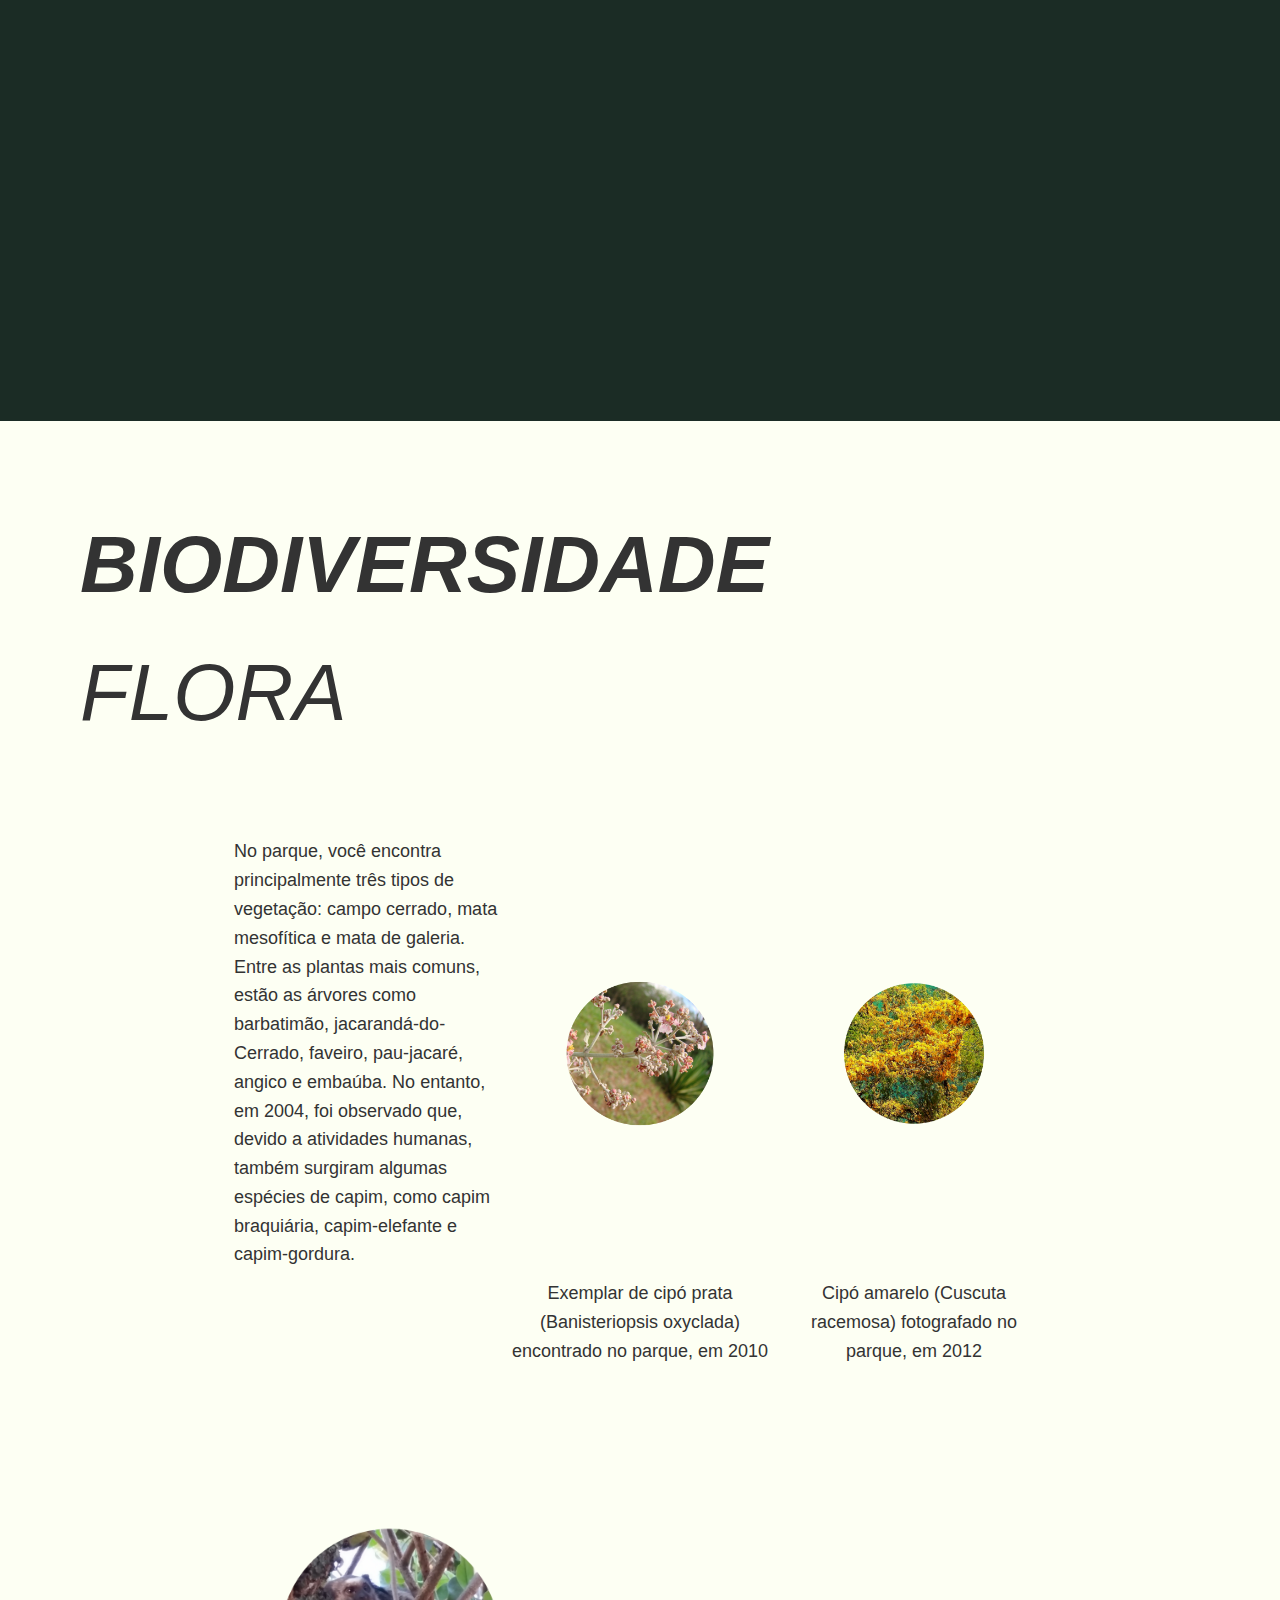
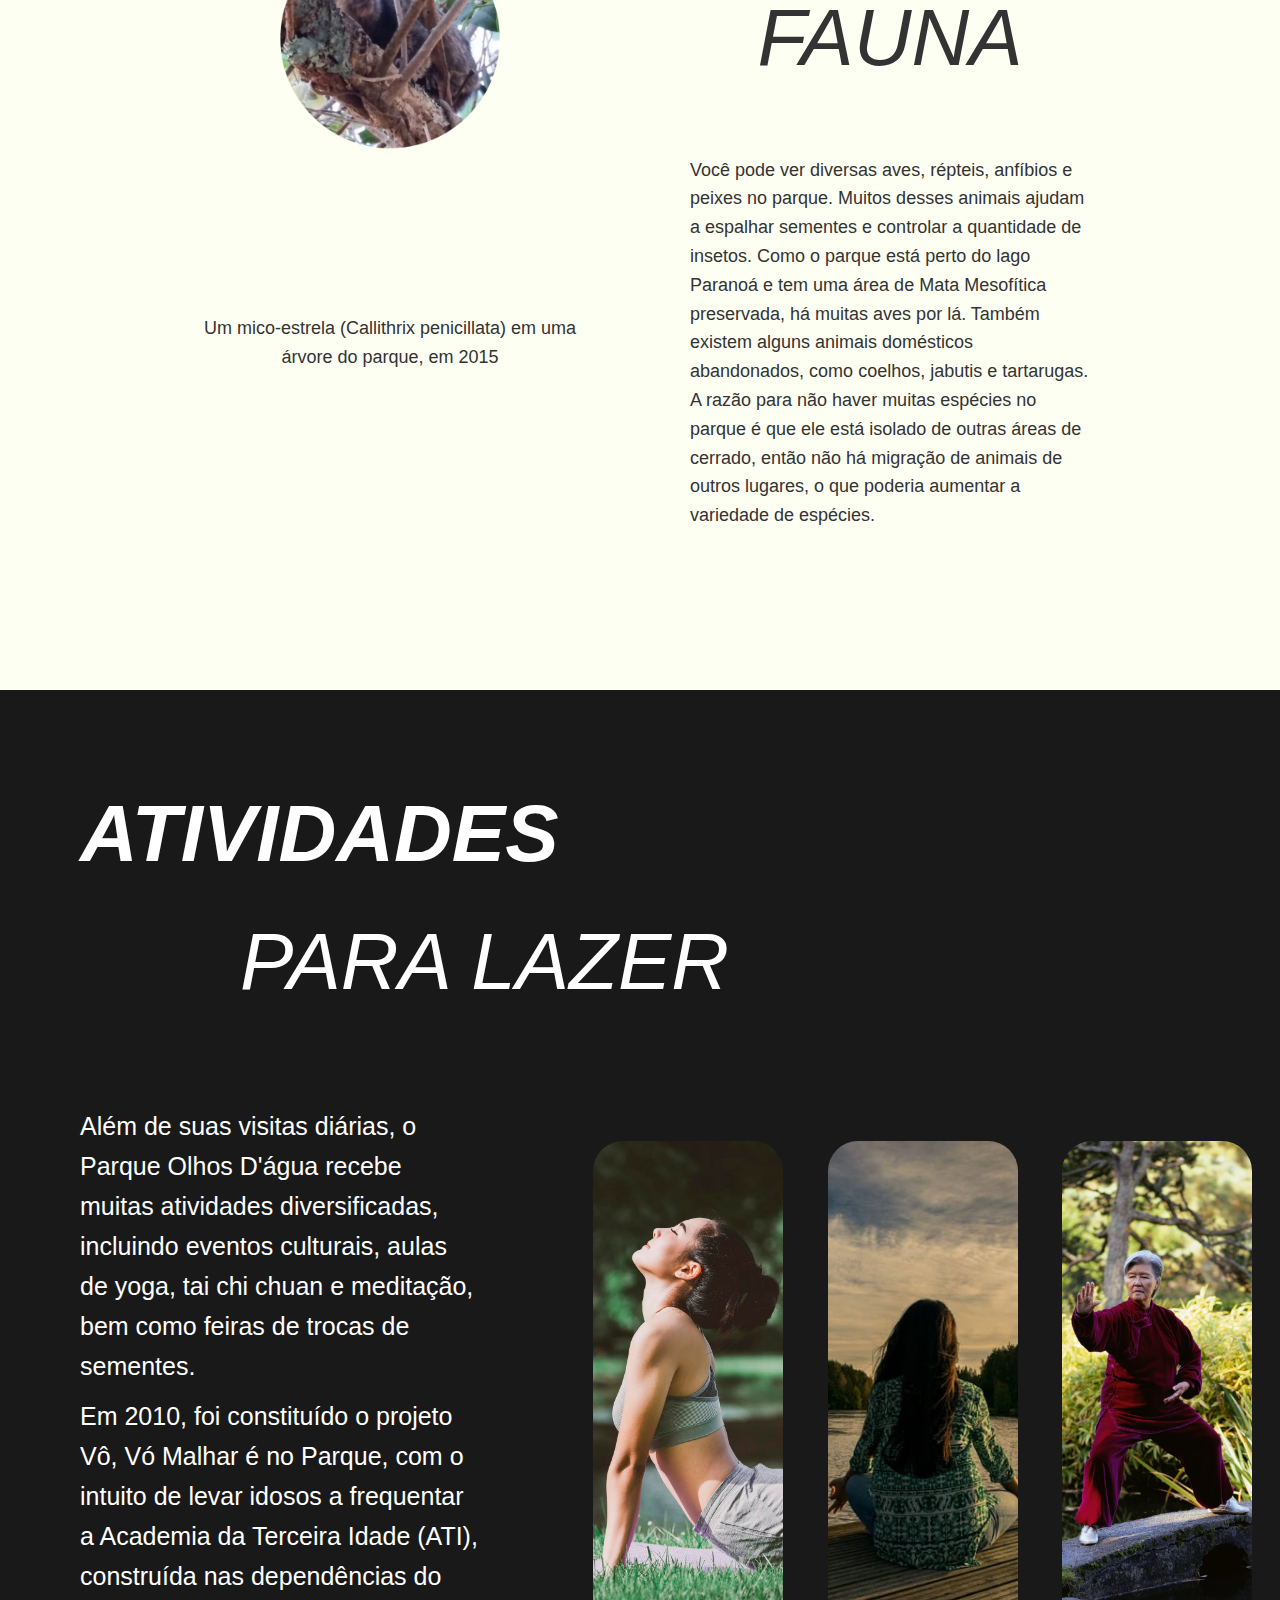
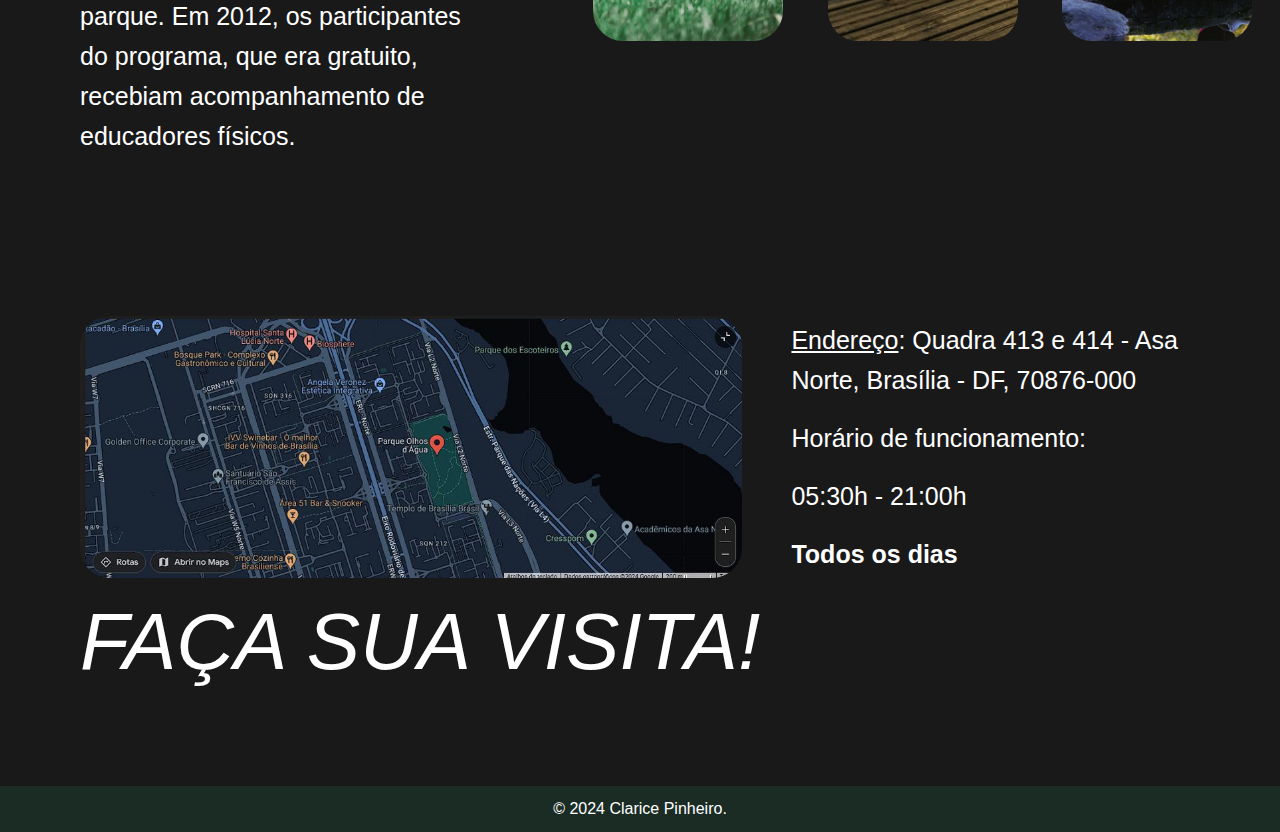
==== commit d20e5e69: "texto alternativo" ====
--- a/index.html
+++ b/index.html
@@ -803,9 +803,9 @@
         <div id="inicio">
             <div>
                 <h1 id="titulo-inicio">Parque Ecológico Olhos d'Água</h1>
-                <img id="tree" src="./imagens/tree2.png" alt="Tree" />
+                <img id="tree" src="./imagens/tree2.png" alt="galho de árvore" />
             </div>
-            <img id="img-inicio" src="./imagens/Imagem-do-Parque-Olhos-dagua.png" alt="Park Image" />
+            <img id="img-inicio" src="./imagens/Imagem-do-Parque-Olhos-dagua.png" alt="Entrada do parque Olhos D'agua" />
         </div>
 
         <div id="principal">
@@ -826,7 +826,7 @@
                         Ele preserva a vegetação típica do cerrado e tem um pequeno lago. O parque é administrado pelo
                         governo do Distrito Federal (GDF).
                     </p>
-                    <img src="./imagens/Imagem-2.png" alt="Sobre Image" />
+                    <img src="./imagens/Imagem-2.png" alt="Vista de cima do parque" />
                 </div>
             </div>
         </div>
@@ -846,7 +846,7 @@
                     plástico Normando Rodrigues
                     <i class="fa-solid fa-quote-right"></i>
                 </p>
-                <img src="./imagens/Imagem-3.png" alt="Mais Image" />
+                <img src="./imagens/Imagem-3.png" alt="árvores do parque" />
                 <p></p>
                 <p style="display: flex; align-items: start; color: #fff;">
                     A Lei nº 556 estabeleceu que o Parque Olhos D'Água tem vários objetivos.
@@ -870,7 +870,7 @@
                     coleta seletiva, ajudando na separação dos resíduos.
                 </p>
                 <p style="color: #fff; font-size: 80px; font-style: italic; font-weight: bolder;">Estrutura</p>
-                <img src="./imagens/Imagem-4.png" alt="Sobre Image" />
+                <img src="./imagens/Imagem-4.png" alt="Arvores do parque mostrando o lago" />
                 <p style="color: #fff;">O parque é cercado em todo o seu redor e é supervisionado
                     por policiais do Batalhão Florestal da Polícia Militar do Distrito
                     Federal.
@@ -885,12 +885,12 @@
 
             </div>
             <div class="container2">
-                <img src="./imagens/FOTO1.jpg" alt="Floresta loca" />
-                <img src="./imagens/FOTO2.jpg" alt="Sobre Image" />
-                <img src="./imagens/FOTO3.jpg" alt="Sobre Image" />
-                <img src="./imagens/FOTO4.jpg" alt="Sobre Image" />
-                <img src="./imagens/FOTO5.jpg" alt="Sobre Image" />
-                <img src="./imagens/FOTO5.jpg" alt="Sobre Image" />
+                <img src="./imagens/FOTO1.jpg" alt="Arvores e lago" />
+                <img src="./imagens/FOTO2.jpg" alt="Parque visto de cima" />
+                <img src="./imagens/FOTO3.jpg" alt="lago do parque " />
+                <img src="./imagens/FOTO4.jpg" alt="arvores do parque" />
+                <img src="./imagens/FOTO5.jpg" alt="arvores do parque " />
+                <img src="./imagens/FOTO5.jpg" alt="arvores do parque" />
             </div>
         </div>
 
@@ -914,8 +914,8 @@
                     em 2004, foi observado que, devido a atividades humanas, também surgiram algumas espécies
                     de capim, como capim braquiária, capim-elefante e capim-gordura.
                 </p>
-                <img src="./imagens/Imagem-5.png" alt="Sobre Image" />
-                <img src="./imagens/Imagem-6.png" alt="Sobre Image" />
+                <img src="./imagens/Imagem-5.png" alt="flora do parque" />
+                <img src="./imagens/Imagem-6.png" alt="flora do parque " />
                 <p></p>
                 <p style="text-align: center;" class="teste">Exemplar de cipó prata (Banisteriopsis oxyclada) encontrado
                     no parque, em 2010</p>
@@ -926,7 +926,7 @@
 
         <div id="fauna">
             <div class="container">
-                <img src="./imagens/Imagem-7.png" alt="Sobre Image" />
+                <img src="./imagens/Imagem-7.png" alt="animal do parque" />
                 <p style="font-size: 80px; font-style: italic; font-weight: 100;">FAUNA</p>
                 <p style="text-align: center;" class="teste">Um mico-estrela (Callithrix penicillata) em uma árvore do
                     parque, em 2015 </p>
@@ -958,9 +958,9 @@
                 </div>
 
                 <div class="container">
-                    <img src="./imagens/yoga.png" alt="Sobre Image" />
-                    <img src="./imagens/thumbnail-2.jpg" alt="Sobre Image" />
-                    <img src="./imagens/screen_2x.webp" alt="Sobre Image" />
+                    <img src="./imagens/yoga.png" alt="mulher praticando yoga" />
+                    <img src="./imagens/thumbnail-2.jpg" alt="pessoa meditando" />
+                    <img src="./imagens/screen_2x.webp" alt="pessoa praticando tai chi chuan" />
                 </div>
             </div>
         </div>
@@ -968,7 +968,7 @@
         <div id="funcionamento">
             <div class="container-lazer">
                 <div class="container2">
-                    <img src="./imagens/mapa.png" alt="Sobre Image" />
+                    <img src="./imagens/mapa.png" alt="Mapa do local" />
                 </div>
 
                 <div class="container">
